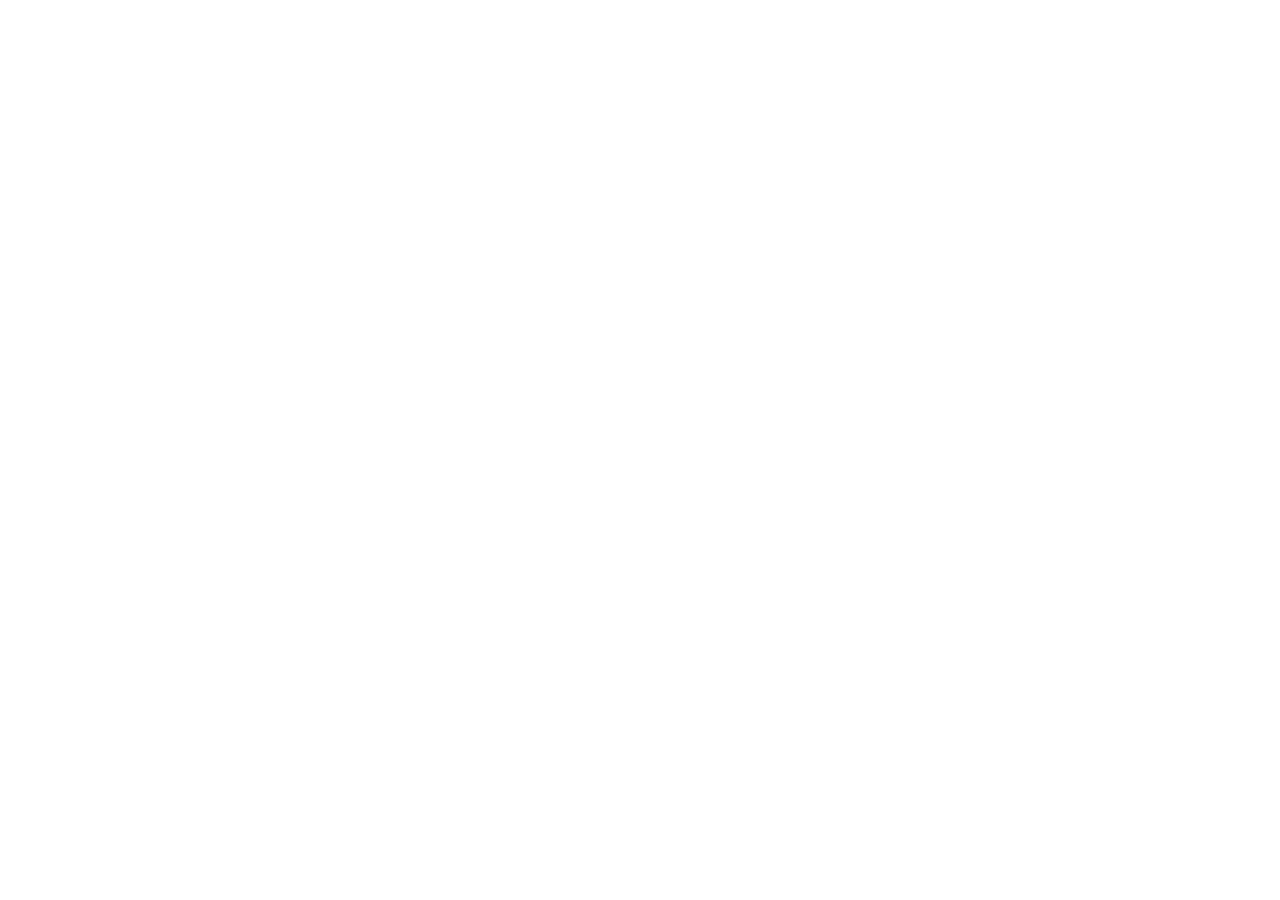
==== admin.html @ d049b570 "Judovisa alku - Kansiorakenne" ====
<!DOCTYPE html>
<html lang="en">
<head>
    <meta charset="UTF-8">
    <meta name="viewport" content="width=device-width, initial-scale=1.0">
    <title>Judovisa Admin</title>
</head>
<body>
    
</body>
</html>
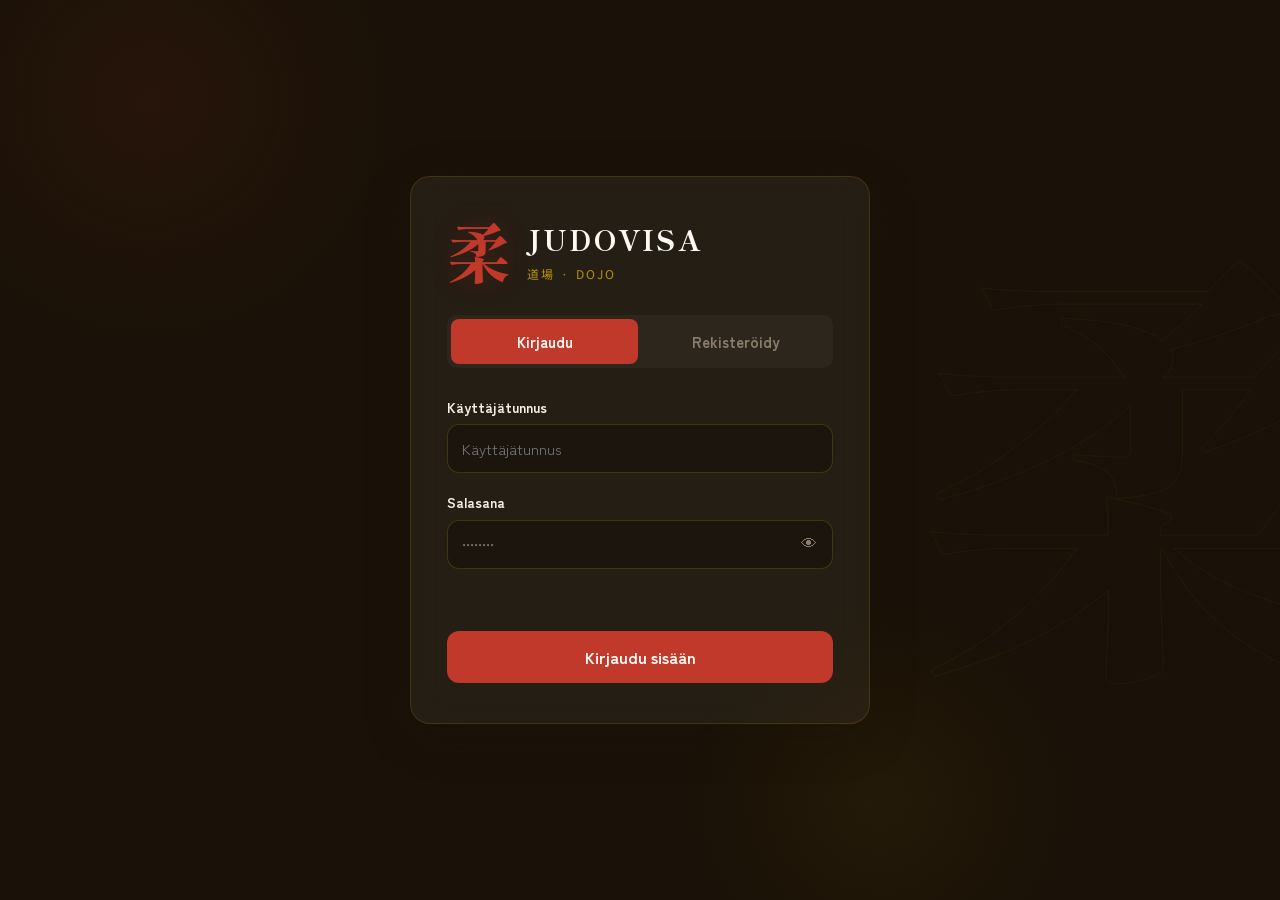
==== commit 749b81b3: "Admin dojon  hallinta ja täydellinen tietokantalokitus" ====
--- a/admin.html
+++ b/admin.html
@@ -1,11 +1,98 @@
 <!DOCTYPE html>
-<html lang="en">
+<html lang="fi">
 <head>
-    <meta charset="UTF-8">
-    <meta name="viewport" content="width=device-width, initial-scale=1.0">
-    <title>Judovisa Admin</title>
+  <meta charset="UTF-8">
+  <meta name="viewport" content="width=device-width, initial-scale=1.0">
+  <title>Judovisa · Dojo Hallinta</title>
+  <link rel="preconnect" href="https://fonts.googleapis.com">
+  <link rel="preconnect" href="https://fonts.gstatic.com" crossorigin>
+  <link href="https://fonts.googleapis.com/css2?family=Shippori+Mincho:wght=400;600;800&family=Noto+Sans+JP:wght=300;400;500&family=Zen+Kaku+Gothic+New:wght=300;400;700&display=swap" rel="stylesheet">
+  <link rel="stylesheet" href="css/style.css">
 </head>
 <body>
-    
+
+  <div class="bg-layer">
+    <div class="bg-kanji" aria-hidden="true">柔</div>
+    <div class="bg-circle c1"></div>
+    <div class="bg-circle c2"></div>
+  </div>
+
+  <header class="game-header">
+    <div class="header-logo">
+      <span class="logo-kanji-sm">柔</span>
+      <span class="header-title">JUDOVISA</span>
+    </div>
+    <div class="header-user">
+      <span id="header-username"></span>
+      <span class="user-badge" id="header-role"></span>
+    </div>
+    <div class="header-actions">
+      <button class="btn-icon" id="btn-game" title="Peli" type="button">🧠</button>
+      <button class="btn-icon" id="btn-profile" title="Profiili" type="button">👤</button>
+      <button class="btn-icon danger" id="btn-logout" title="Kirjaudu ulos" type="button">⏻</button>
+    </div>
+  </header>
+
+  <div class="game-layout admin-page-layout">
+    <main class="game-main">
+      
+      <div class="profile-hero-header">
+        <div class="profile-kanji-display">統</div>
+        <h1 class="profile-title">Dojo Hallinta</h1>
+        <p class="profile-subtitle">管理画面 · Järjestelmänvalvojan työkalut</p>
+      </div>
+
+      <div class="profile-container admin-container">
+        
+        <div class="admin-grid">
+          
+          <div class="admin-column">
+            <h2 class="admin-box-title">
+              <span>Käyttäjät</span>
+              <span id="user-count" class="user-badge player">0</span>
+            </h2>
+            
+            <div class="field-group">
+              <input type="text" id="admin-search" placeholder="Etsi käyttäjätunnuksella..." autocomplete="off">
+            </div>
+
+            <div class="admin-table-wrapper">
+              <table class="admin-table">
+                <thead>
+                  <tr>
+                    <th>Käyttäjä</th>
+                    <th>Rooli</th>
+                    <th class="text-right">Toiminnot</th>
+                  </tr>
+                </thead>
+                <tbody id="admin-users-tbody">
+                  <tr>
+                    <td colspan="3" class="table-loading">Ladataan dojon jäseniä...</td>
+                  </tr>
+                </tbody>
+              </table>
+            </div>
+
+            <div class="auth-message text-center" id="admin-user-message"></div>
+          </div>
+
+          <div class="admin-column">
+            <h2 class="admin-box-title">
+              <span>Tapahtumaloki</span>
+              <button class="admin-clear-btn" id="btn-clear-logs" type="button">Tyhjennä</button>
+            </h2>
+
+            <div class="admin-log-wrapper">
+              <div id="admin-log-output">
+                <span class="log-row info">[Järjestelmä] Alustetaan lokilukijaa...</span>
+              </div>
+            </div>
+          </div>
+
+        </div> </div> </main>
+  </div>
+
+  <script src="js/api.js"></script>
+  <script src="js/admin.js"></script>
 </body>
 </html>
--- a/css/style.css
+++ b/css/style.css
@@ -0,0 +1,1498 @@
+/* ============================================================
+   JUDOVISA - TYYLIT
+   Dojo-teema: tumma tausta, lacquer-punainen, kulta
+   Fontit: Shippori Mincho (otsikot), Zen Kaku (leipä), Noto Sans JP (japani)
+   ============================================================ */
+
+/* ---- CSS-muuttujat: värit, fontit, varjot ---- */
+:root {
+  /* Värit */
+  --ink:        #1a1208;  /* tumma tausta */
+  --parchment:  #f5f0e8;  /* vaalea teksti */
+  --red:        #c0392b;  /* pääpunainen */
+  --red-deep:   #922b21;  /* tumma punainen */
+  --red-glow:   rgba(192, 57, 43, 0.18); /* punainen hehku */
+  --gold:       #b8920a;  /* kulta */
+  --white:      #fdfaf5;  /* lähes valkoinen */
+  --muted:      #8a7e6e;  /* haalea teksti */
+  --correct:    #2e7d46;  /* oikein-vihreä */
+  --wrong:      #c0392b;  /* väärin-punainen */
+
+  /* Fontit */
+  --font-display: 'Shippori Mincho', serif;
+  --font-body:    'Zen Kaku Gothic New', sans-serif;
+  --font-jp:      'Noto Sans JP', sans-serif;
+
+  /* Reunapyöristys ja varjot */
+  --radius:    12px;
+  --radius-lg: 20px;
+  --shadow-lg: 0 12px 48px rgba(26, 18, 8, 0.22);
+
+  /* Siirtymä */
+  --transition: 0.22s cubic-bezier(0.4, 0, 0.2, 1);
+}
+
+/* ---- Reset: nollaa marginaalit ja aseta box-sizing ---- */
+*, *::before, *::after {
+  box-sizing: border-box; /* padding ja border mukaan leveyteen */
+  margin: 0;
+  padding: 0;
+}
+
+/* ---- Perusasetukset html ja body ---- */
+html {
+  font-size: 16px; /* perusfonttikoko */
+}
+
+body {
+  font-family: var(--font-body); /* leipätekstifontti */
+  background-color: var(--ink);  /* tumma tausta */
+  color: var(--parchment);       /* vaalea teksti */
+  min-height: 100vh;             /* vähintään koko ruudun korkeus */
+  overflow-x: hidden;            /* estä vaakavieritys */
+  line-height: 1.6;              /* rivinkorkeus */
+}
+
+/* ============================================================
+   TAUSTADEKORAATIOT
+   ============================================================ */
+
+/* Taustakerros: kiinnitetty, ei reagoi klikkauksiin */
+.bg-layer {
+  position: fixed;     /* pysyy paikallaan vierittäessä */
+  inset: 0;            /* täyttää koko ruudun */
+  z-index: 0;          /* sisällön alle */
+  pointer-events: none;/* klikkaukset menevät läpi */
+  overflow: hidden;    /* leikkaa yli menevät osat */
+}
+
+/* Iso läpinäkyvä kanji oikeassa reunassa */
+.bg-kanji {
+  position: absolute;
+  right: -80px;
+  top: 50%;
+  transform: translateY(-50%); /* pystykeskitys */
+  font-family: var(--font-display);
+  font-size: clamp(300px, 35vw, 600px); /* skaalautuu ruudun mukaan */
+  font-weight: 800;
+  color: transparent;          /* täyttö pois */
+  -webkit-text-stroke: 1px rgba(184, 146, 10, 0.07); /* ohut kultareuna */
+  line-height: 1;
+  user-select: none;           /* ei valittavissa */
+}
+
+/* Pehmeät värilliset taustaympyrät */
+.bg-circle {
+  position: absolute;
+  border-radius: 50%; /* ympyrä */
+}
+/* Punertava ympyrä vasemmassa yläkulmassa */
+.bg-circle.c1 {
+  width: 500px;
+  height: 500px;
+  top: -150px;
+  left: -100px;
+  background: radial-gradient(circle, rgba(192,57,43,0.08) 0%, transparent 70%);
+}
+/* Kullanvärinen ympyrä oikeassa alakulmassa */
+.bg-circle.c2 {
+  width: 400px;
+  height: 400px;
+  bottom: -100px;
+  right: 200px;
+  background: radial-gradient(circle, rgba(184,146,10,0.06) 0%, transparent 70%);
+}
+
+/* ============================================================
+   AUTH - kirjautuminen ja rekisteröinti
+   ============================================================ */
+
+/* Keskittävä kääre koko näkymälle */
+.auth-wrap {
+  position: relative;       /* taustan päälle */
+  z-index: 1;
+  min-height: 100vh;
+  display: flex;
+  align-items: center;      /* pystykeskitys */
+  justify-content: center;  /* vaakakeskitys */
+  padding: 24px;
+}
+
+/* Lasimainen korttikontti */
+.auth-container {
+  width: 100%;
+  max-width: 460px;
+  background: rgba(253, 250, 245, 0.05); /* hyvin haalea valkoinen */
+  backdrop-filter: blur(16px);           /* lasiefekti */
+  border: 1px solid rgba(184, 146, 10, 0.2); /* ohut kultareuna */
+  border-radius: var(--radius-lg);
+  padding: 40px 36px;
+  box-shadow: var(--shadow-lg);
+}
+
+/* ---- Logo ---- */
+.auth-logo {
+  display: flex;
+  align-items: center;
+  gap: 16px;
+  margin-bottom: 32px;
+}
+
+/* Punainen kanji-logo */
+.logo-kanji {
+  font-family: var(--font-display);
+  font-size: 64px;
+  font-weight: 800;
+  color: var(--red);
+  line-height: 1;
+  text-shadow: 0 0 30px var(--red-glow); /* hehku */
+}
+
+/* Logon tekstiosa pystyriviin */
+.logo-text {
+  display: flex;
+  flex-direction: column;
+}
+/* Pääteksti JUDOVISA */
+.logo-main {
+  font-family: var(--font-display);
+  font-size: 28px;
+  font-weight: 800;
+  color: var(--white);
+  letter-spacing: 0.08em;
+}
+/* Alateksti japaniksi */
+.logo-sub {
+  font-family: var(--font-jp);
+  font-size: 12px;
+  color: var(--gold);
+  letter-spacing: 0.2em;
+  margin-top: 2px;
+}
+
+/* ---- Välilehdet ---- */
+.auth-tabs {
+  display: flex;
+  gap: 4px;
+  margin-bottom: 28px;
+  background: rgba(255,255,255,0.04); /* haalea pohja */
+  border-radius: 10px;
+  padding: 4px;
+}
+
+/* Yksittäinen välilehtipainike */
+.tab-btn {
+  flex: 1;                  /* jakaa tilan tasan */
+  padding: 12px;
+  background: transparent;
+  border: none;
+  border-radius: 8px;
+  color: var(--muted);
+  font-family: var(--font-body);
+  font-size: 15px;
+  font-weight: 700;
+  cursor: pointer;
+  transition: var(--transition);
+}
+/* Aktiivinen välilehti korostettuna */
+.tab-btn.active {
+  background: var(--red);
+  color: var(--white);
+}
+
+/* ---- Lomakkeet ---- */
+/* Lomake piilossa oletuksena */
+.auth-form {
+  display: none;
+  flex-direction: column;
+  gap: 18px;
+}
+/* Aktiivinen lomake näkyviin */
+.auth-form.active {
+  display: flex;
+}
+
+/* Kenttäryhmä: label + input pystyyn */
+.field-group {
+  display: flex;
+  flex-direction: column;
+  gap: 6px;
+}
+
+/* Kentän otsikko */
+.field-group label {
+  font-size: 14px;
+  font-weight: 700;
+  color: var(--parchment);
+}
+
+/* Pieni vihjeteksti labelin perässä */
+.field-group .hint {
+  font-weight: 400;
+  color: var(--muted);
+  font-size: 12px;
+}
+
+/* Tekstikentät */
+.field-group input {
+  width: 100%;
+  padding: 13px 14px;
+  background: rgba(0,0,0,0.25);
+  border: 1px solid rgba(184, 146, 10, 0.25);
+  border-radius: var(--radius);
+  color: var(--white);
+  font-family: var(--font-body);
+  font-size: 15px;
+  transition: var(--transition);
+}
+/* Kentän fokus: kirkkaampi reuna ja hehku */
+.field-group input:focus {
+  outline: none;
+  border-color: var(--red);
+  box-shadow: 0 0 0 3px var(--red-glow);
+}
+
+/* Salasanakentän kääre, jotta silmäpainike asettuu oikein */
+.pw-wrap {
+  position: relative;
+}
+/* Tilaa painikkeelle oikeaan reunaan */
+.pw-wrap input {
+  padding-right: 44px;
+}
+/* Näytä/piilota-painike kentän sisällä */
+.pw-toggle {
+  position: absolute;
+  right: 8px;
+  top: 50%;
+  transform: translateY(-50%);
+  background: transparent;
+  border: none;
+  color: var(--muted);
+  cursor: pointer;
+  font-size: 16px;
+  padding: 4px 8px;
+}
+
+/* ---- Pääpainike ---- */
+.btn-primary {
+  width: 100%;
+  padding: 14px;
+  margin-top: 6px;
+  background: var(--red);
+  border: none;
+  border-radius: var(--radius);
+  color: var(--white);
+  font-family: var(--font-body);
+  font-size: 16px;
+  font-weight: 700;
+  cursor: pointer;
+  transition: var(--transition);
+}
+/* Painikkeen hover: tummempi punainen */
+.btn-primary:hover {
+  background: var(--red-deep);
+}
+/* Estetty painike haaleana */
+.btn-primary:disabled {
+  opacity: 0.6;
+  cursor: not-allowed;
+}
+
+/* ---- Viestialue ---- */
+.auth-message {
+  font-size: 14px;
+  text-align: center;
+  min-height: 20px; /* varaa tilaa ettei layout hyppää */
+}
+/* Virheviesti punaisella */
+.auth-message.error {
+  color: var(--wrong);
+}
+/* Onnistumisviesti vihreällä */
+.auth-message.success {
+  color: var(--correct);
+}
+
+/* ============================================================
+   PELIN YLÄPALKKI
+   ============================================================ */
+
+/* Yläpalkki: kiinnitetty sivun yläreunaan */
+.game-header {
+  display: flex;
+  align-items: center;
+  padding: 14px 24px;
+  background: rgba(26, 18, 8, 0.85);
+  backdrop-filter: blur(12px);
+  border-bottom: 1px solid rgba(184, 146, 10, 0.15);
+  position: sticky; /* pysyy näkyvissä vieritettäessä */
+  top: 0;
+  z-index: 50;
+  gap: 16px;
+}
+
+/* Logo-osa vasemmalla */
+.header-logo {
+  display: flex;
+  align-items: center;
+  gap: 10px;
+  flex-shrink: 0; /* ei kutistu */
+}
+
+/* Pieni kanji-logo */
+.logo-kanji-sm {
+  font-family: var(--font-display);
+  font-size: 28px;
+  color: var(--red);
+  line-height: 1;
+}
+
+/* Yläpalkin otsikko */
+.header-title {
+  font-family: var(--font-display);
+  font-size: 18px;
+  font-weight: 800;
+  letter-spacing: 0.1em;
+  color: var(--white);
+}
+
+/* Käyttäjätiedot: työnnetään oikealle */
+.header-user {
+  display: flex;
+  align-items: center;
+  gap: 10px;
+  margin-left: auto; /* työntää loput oikealle */
+  font-size: 14px;
+}
+
+/* Käyttäjänimi */
+#header-username {
+  color: var(--parchment);
+  font-weight: 600;
+  animation: glowPulse 2.2s ease-in-out infinite;
+  text-shadow: 0 0 6px rgba(167, 255, 235, 0.35),
+               0 0 12px rgba(167, 255, 235, 0.25);
+  position: relative;
+}
+
+/* pehmeä “valo taustalla” */
+#header-username::after {
+  content: "";
+  position: absolute;
+  inset: -10px;
+  background: rgba(167, 255, 235, 0.08);
+  filter: blur(12px);
+  border-radius: 8px;
+  z-index: -1;
+  opacity: 0.6;
+}
+
+@keyframes glowPulse {
+  0%, 100% {
+    text-shadow: 0 0 4px rgba(167, 255, 235, 0.25),
+                 0 0 10px rgba(167, 255, 235, 0.15);
+    filter: brightness(1);
+  }
+  50% {
+    text-shadow: 0 0 10px rgba(167, 255, 235, 0.7),
+                 0 0 20px rgba(167, 255, 235, 0.4),
+                 0 0 30px rgba(167, 255, 235, 0.2);
+    filter: brightness(1.1);
+  }
+}
+
+
+/* Roolimerkki (pelaaja/admin) */
+.user-badge {
+  font-size: 11px;
+  padding: 3px 9px;
+  border-radius: 20px;
+  font-weight: 600;
+  letter-spacing: 0.06em;
+  text-transform: uppercase;
+}
+/* Pelaajan merkki vihreänä */
+.user-badge.player {
+  background: rgba(46, 125, 70, 0.2);
+  color: #5aad78;
+  border: 1px solid rgba(46, 125, 70, 0.3);
+}
+/* Adminin merkki punaisena */
+.user-badge.admin {
+  background: rgba(192, 57, 43, 0.2);
+  color: #e87058;
+  border: 1px solid rgba(192, 57, 43, 0.3);
+}
+
+/* Toimintopainikkeiden ryhmä */
+.header-actions {
+  display: flex;
+  gap: 6px;
+}
+
+/* Yksittäinen ikonipainike */
+.btn-icon {
+  width: 38px;
+  height: 38px;
+  border-radius: 9px;
+  border: 1px solid rgba(184, 146, 10, 0.2);
+  background: rgba(255,255,255,0.04);
+  color: var(--muted);
+  cursor: pointer;
+  display: flex;
+  align-items: center;
+  justify-content: center;
+  font-size: 16px;
+  transition: all var(--transition);
+}
+/* Ikonipainikkeen hover */
+.btn-icon:hover {
+  background: rgba(255,255,255,0.09);
+  color: var(--gold);
+  border-color: rgba(184, 146, 10, 0.4);
+}
+/* Vaarallisen painikkeen hover (uloskirjautuminen) */
+.btn-icon.danger:hover {
+  background: var(--red-glow);
+  color: var(--red);
+  border-color: rgba(192, 57, 43, 0.4);
+}
+
+/* ============================================================
+   PELIN ASETTELU
+   ============================================================ */
+
+/* Kaksipalstainen ruudukko: sisältö + sivupalkki */
+.game-layout {
+  display: grid;
+  grid-template-columns: 1fr 300px; /* pääsisältö joustaa, sivupalkki kiinteä */
+  gap: 24px;
+  padding: 28px 24px;
+  max-width: 1100px;
+  margin: 0 auto; /* keskitetään */
+  width: 100%;
+  align-items: start;
+}
+
+/* Pääsisältö: salli kutistuminen */
+.game-main { min-width: 0; }
+
+/* Näytöt piilossa oletuksena */
+.screen { display: none; }
+/* Aktiivinen näyttö näkyviin */
+.screen.active { display: block; animation: fadeInView 0.3s ease forwards; }
+
+/* Näkymän sisääntuloanimaatio */
+@keyframes fadeInView {
+  from { opacity: 0; transform: translateY(8px); }
+  to   { opacity: 1; transform: translateY(0); }
+}
+
+/* ============================================================
+   ALOITUSNÄYTTÖ
+   ============================================================ */
+
+/* Aloitussisältö keskitettynä pystyyn */
+.start-content {
+  display: flex;
+  flex-direction: column;
+  align-items: center;
+  text-align: center;
+  padding: 60px 24px;
+  gap: 20px;
+}
+
+/* Iso ääriviivakanji */
+.start-kanji-display {
+  font-family: var(--font-display);
+  font-size: 100px;
+  font-weight: 800;
+  color: transparent;
+  -webkit-text-stroke: 2px var(--red); /* punainen ääriviiva */
+  line-height: 1;
+  filter: drop-shadow(0 0 20px rgba(192,57,43,0.4));
+}
+
+/* Aloitusotsikko */
+.start-title {
+  font-family: var(--font-display);
+  font-size: 48px;
+  font-weight: 800;
+  color: var(--white);
+  letter-spacing: 0.05em;
+}
+
+/* Aloituksen alaotsikko */
+.start-subtitle {
+  font-size: 16px;
+  color: var(--muted);
+  letter-spacing: 0.08em;
+}
+
+/* Tietosirujen rivi */
+.start-info {
+  display: flex;
+  gap: 12px;
+  flex-wrap: wrap;
+  justify-content: center;
+}
+
+/* Yksittäinen tietosiru */
+.info-chip {
+  display: flex;
+  align-items: center;
+  gap: 7px;
+  padding: 8px 16px;
+  background: rgba(255,255,255,0.05);
+  border: 1px solid rgba(184, 146, 10, 0.2);
+  border-radius: 30px;
+  font-size: 13px;
+  color: var(--gold);
+}
+
+/* Iso aloituspainike */
+.btn-start {
+  margin-top: 12px;
+  padding: 18px 48px;
+  background: var(--red);
+  color: var(--white);
+  border: none;
+  border-radius: 50px;
+  font-family: var(--font-display);
+  font-size: 20px;
+  font-weight: 600;
+  cursor: pointer;
+  letter-spacing: 0.06em;
+  transition: all var(--transition);
+}
+/* Aloituspainikkeen hover */
+.btn-start:hover {
+  transform: translateY(-2px);
+  box-shadow: 0 10px 40px var(--red-glow);
+}
+
+/* Oma paras tulos */
+.my-best-score {
+  font-size: 13px;
+  color: var(--gold);
+  opacity: 0.8;
+}
+
+/* ============================================================
+   KYSYMYSNÄYTTÖ
+   ============================================================ */
+
+/* Edistymispalkin kääre */
+.progress-bar-wrap {
+  display: flex;
+  align-items: center;
+  gap: 14px;
+  margin-bottom: 24px;
+}
+
+/* Edistymispalkin tausta */
+.progress-bar-track {
+  flex: 1;
+  height: 6px;
+  background: rgba(255,255,255,0.08);
+  border-radius: 3px;
+  overflow: hidden;
+}
+
+/* Edistymispalkin täyttö */
+.progress-bar-fill {
+  height: 100%;
+  background: linear-gradient(90deg, var(--red), var(--gold));
+  border-radius: 3px;
+  transition: width 0.5s cubic-bezier(0.4, 0, 0.2, 1);
+  width: 0%;
+}
+
+/* Edistymisen tekstinumero */
+.progress-label {
+  font-size: 13px;
+  color: var(--muted);
+  white-space: nowrap;
+  font-variant-numeric: tabular-nums; /* numerot tasaleveinä */
+}
+
+/* Kysymyskortti */
+.question-card {
+  background: rgba(253, 250, 245, 0.04);
+  border: 1px solid rgba(184, 146, 10, 0.18);
+  border-radius: var(--radius-lg);
+  padding: 36px;
+  box-shadow: var(--shadow-lg);
+}
+
+/* Kategoriamerkki */
+.question-category {
+  display: inline-flex;
+  align-items: center;
+  gap: 6px;
+  padding: 5px 14px;
+  background: rgba(192, 57, 43, 0.15);
+  border: 1px solid rgba(192, 57, 43, 0.3);
+  border-radius: 20px;
+  font-size: 12px;
+  color: #e87058;
+  letter-spacing: 0.08em;
+  text-transform: uppercase;
+  font-weight: 600;
+  margin-bottom: 20px;
+}
+
+/* Kysymysteksti */
+.question-text {
+  font-family: var(--font-display);
+  font-size: clamp(20px, 3vw, 26px);
+  font-weight: 600;
+  color: var(--white);
+  line-height: 1.4;
+  margin-bottom: 24px;
+}
+
+/* Yritysmittarin rivi */
+.attempts-display {
+  display: flex;
+  align-items: center;
+  gap: 12px;
+  margin-bottom: 24px;
+}
+
+/* Yritysmittarin teksti */
+.attempts-label {
+  font-size: 12px;
+  color: var(--muted);
+  letter-spacing: 0.04em;
+}
+
+/* Yrityspisteiden rivi */
+.attempts-dots {
+  display: flex;
+  gap: 6px;
+}
+
+/* Yksittäinen yrityspiste */
+.attempt-dot {
+  width: 12px;
+  height: 12px;
+  border-radius: 50%;
+  background: rgba(255,255,255,0.15);
+  border: 1px solid rgba(255,255,255,0.2);
+  transition: all 0.3s ease;
+}
+/* Käytetty yrityspiste punaisena */
+.attempt-dot.used {
+  background: rgba(192, 57, 43, 0.5);
+  border-color: var(--red);
+}
+
+/* Vastausalue */
+.answer-area { margin-bottom: 24px; }
+
+/* Syötteen ja painikkeen rivi */
+.answer-input-wrap {
+  display: flex;
+  gap: 10px;
+}
+
+/* Vastauskenttä */
+.answer-input {
+  flex: 1;
+  background: rgba(255,255,255,0.07);
+  border: 1px solid rgba(184, 146, 10, 0.25);
+  border-radius: 10px;
+  padding: 14px 18px;
+  font-size: 16px;
+  color: var(--white);
+  outline: none;
+  transition: all var(--transition);
+}
+/* Vastauskentän fokus */
+.answer-input:focus {
+  border-color: var(--gold);
+  background: rgba(255,255,255,0.10);
+  box-shadow: 0 0 0 3px rgba(184, 146, 10, 0.12);
+}
+/* Tärinäanimaatio väärälle vastaukselle */
+.answer-input.shake {
+  animation: shake 0.4s ease;
+}
+@keyframes shake {
+  0%, 100% { transform: translateX(0); }
+  20%       { transform: translateX(-8px); }
+  40%       { transform: translateX(8px); }
+  60%       { transform: translateX(-5px); }
+  80%       { transform: translateX(5px); }
+}
+
+/* Tarkistuspainike */
+.btn-check {
+  padding: 14px 22px;
+  background: var(--ink-soft, #2d2416);
+  border: 1px solid rgba(184, 146, 10, 0.3);
+  border-radius: 10px;
+  color: var(--gold);
+  cursor: pointer;
+  font-family: var(--font-display);
+  font-size: 18px;
+  font-weight: 600;
+  line-height: 1;
+  display: flex;
+  flex-direction: column;
+  align-items: center;
+  gap: 2px;
+  transition: all var(--transition);
+  min-width: 80px;
+}
+/* Tarkistuspainikkeen alateksti */
+.btn-sub {
+  font-family: var(--font-body);
+  font-size: 10px;
+  color: var(--muted);
+}
+/* Tarkistuspainikkeen hover */
+.btn-check:hover {
+  background: var(--gold);
+  border-color: var(--gold);
+  color: var(--ink);
+}
+.btn-check:hover .btn-sub { color: var(--ink); }
+
+/* Palautealue */
+.feedback-area {
+  margin-top: 12px;
+  min-height: 36px;
+}
+
+/* Palauteviesti */
+.feedback-msg {
+  display: inline-flex;
+  align-items: center;
+  gap: 8px;
+  padding: 9px 16px;
+  border-radius: 8px;
+  font-size: 14px;
+  font-weight: 500;
+}
+/* Oikea vastaus vihreänä */
+.feedback-msg.correct {
+  background: rgba(46, 125, 70, 0.12);
+  color: #5aad78;
+  border: 1px solid rgba(46, 125, 70, 0.25);
+}
+/* Väärä vastaus punaisena */
+.feedback-msg.wrong {
+  background: rgba(192, 57, 43, 0.10);
+  color: #e87058;
+  border: 1px solid rgba(192, 57, 43, 0.25);
+}
+/* Sama vastaus keltaisena */
+.feedback-msg.same {
+  background: rgba(138, 104, 0, 0.10);
+  color: #c8a835;
+  border: 1px solid rgba(138, 104, 0, 0.25);
+}
+/* Yritykset loppu harmaana */
+.feedback-msg.out {
+  background: rgba(100,100,100,0.1);
+  color: var(--muted);
+  border: 1px solid rgba(255,255,255,0.1);
+}
+
+/* Annettujen vastausten kääre */
+.given-answers-wrap { margin-top: 8px; }
+/* Annettujen vastausten otsikko */
+.given-answers-title {
+  font-size: 12px;
+  color: var(--muted);
+  letter-spacing: 0.06em;
+  text-transform: uppercase;
+  margin-bottom: 10px;
+}
+/* Annettujen vastausten lista */
+.given-answers-list {
+  display: flex;
+  flex-wrap: wrap;
+  gap: 8px;
+}
+
+/* Vastaussiru */
+.answer-chip {
+  display: inline-flex;
+  align-items: center;
+  gap: 6px;
+  padding: 6px 12px;
+  border-radius: 20px;
+  font-size: 13px;
+  font-weight: 500;
+}
+/* Oikea vastaussiru */
+.answer-chip.correct {
+  background: rgba(46, 125, 70, 0.12);
+  color: #5aad78;
+  border: 1px solid rgba(46,125,70,0.3);
+}
+/* Väärä vastaussiru yliviivattuna */
+.answer-chip.wrong {
+  background: rgba(255,255,255,0.04);
+  color: var(--muted);
+  border: 1px solid rgba(255,255,255,0.1);
+  text-decoration: line-through;
+}
+/* Sama vastaussiru */
+.answer-chip.same {
+  background: rgba(138, 104, 0, 0.10);
+  color: #c8a835;
+  border: 1px solid rgba(138,104,0,0.3);
+}
+
+/* Ohituspainike */
+.btn-skip {
+  margin-top: 16px;
+  background: transparent;
+  border: none;
+  color: var(--muted);
+  font-size: 13px;
+  cursor: pointer;
+  padding: 8px 0;
+  transition: color var(--transition);
+}
+.btn-skip:hover { color: var(--gold); }
+
+/* ============================================================
+   TULOSNÄYTTÖ
+   ============================================================ */
+
+/* Tulosten kääre pystyyn */
+.results-container {
+  display: flex;
+  flex-direction: column;
+  gap: 28px;
+}
+
+/* Tulosten kärkiosa */
+.results-hero {
+  text-align: center;
+  padding: 48px 24px 36px;
+  background: rgba(253,250,245,0.03);
+  border: 1px solid rgba(184,146,10,0.15);
+  border-radius: var(--radius-lg);
+  position: relative;
+  overflow: hidden;
+}
+
+/* Tuloskanji */
+.results-kanji {
+  font-family: var(--font-display);
+  font-size: 80px;
+  font-weight: 800;
+  color: transparent;
+  -webkit-text-stroke: 2px var(--gold);
+  line-height: 1;
+  margin-bottom: 12px;
+}
+
+/* Tulosotsikko */
+.results-title {
+  font-family: var(--font-display);
+  font-size: 28px;
+  font-weight: 800;
+  color: var(--white);
+  margin-bottom: 16px;
+}
+
+/* Iso pisteluku rivi */
+.results-score-big {
+  display: flex;
+  align-items: baseline;
+  justify-content: center;
+  gap: 8px;
+}
+/* Iso pisteluku */
+.results-score-big span:first-child {
+  font-family: var(--font-display);
+  font-size: 72px;
+  font-weight: 800;
+  color: var(--gold);
+  line-height: 1;
+}
+/* Pisteluvun selite */
+.results-points-label {
+  font-size: 18px;
+  color: var(--muted);
+}
+
+/* Prosenttiluku */
+.results-percentage {
+  margin-top: 8px;
+  font-size: 16px;
+  color: var(--gold);
+  opacity: 0.8;
+}
+
+/* Erittelyruudukko kolmeen */
+.results-breakdown {
+  display: grid;
+  grid-template-columns: repeat(3, 1fr);
+  gap: 16px;
+}
+
+/* Erittelyruutu */
+.breakdown-item {
+  text-align: center;
+  padding: 20px 16px;
+  border-radius: var(--radius);
+  border: 1px solid rgba(255,255,255,0.08);
+}
+/* Erittelyruutujen värit */
+.breakdown-item.correct { border-color: rgba(46,125,70,0.3); background: rgba(46,125,70,0.07); }
+.breakdown-item.wrong   { border-color: rgba(192,57,43,0.3); background: rgba(192,57,43,0.07); }
+.breakdown-item.skipped { border-color: rgba(138,104,0,0.3); background: rgba(138,104,0,0.07); }
+
+/* Erittelyn luku */
+.breakdown-count {
+  font-family: var(--font-display);
+  font-size: 36px;
+  font-weight: 800;
+  line-height: 1;
+  margin-bottom: 6px;
+}
+.breakdown-item.correct .breakdown-count { color: #5aad78; }
+.breakdown-item.wrong .breakdown-count   { color: #e87058; }
+.breakdown-item.skipped .breakdown-count { color: #c8a835; }
+
+/* Erittelyn selite */
+.breakdown-label {
+  font-size: 12px;
+  color: var(--muted);
+  letter-spacing: 0.06em;
+  text-transform: uppercase;
+}
+
+/* Kategoriatulosten lista */
+.category-results {
+  display: flex;
+  flex-direction: column;
+  gap: 12px;
+}
+
+/* Yksittäinen kategoriatulos */
+.cat-result-item {
+  display: flex;
+  align-items: center;
+  gap: 14px;
+  padding: 14px 18px;
+  background: rgba(255,255,255,0.03);
+  border: 1px solid rgba(255,255,255,0.08);
+  border-radius: var(--radius);
+}
+
+/* Kategorian nimi */
+.cat-result-name {
+  flex: 1;
+  font-size: 14px;
+  font-weight: 500;
+  color: var(--parchment);
+}
+
+/* Kategorian palkin kääre */
+.cat-result-bar-wrap {
+  flex: 2;
+  height: 6px;
+  background: rgba(255,255,255,0.08);
+  border-radius: 3px;
+  overflow: hidden;
+}
+
+/* Kategorian palkki */
+.cat-result-bar {
+  height: 100%;
+  border-radius: 3px;
+  background: linear-gradient(90deg, var(--red), var(--gold));
+  transition: width 0.8s cubic-bezier(0.4, 0, 0.2, 1);
+}
+
+/* Kategorian pisteluku */
+.cat-result-pct {
+  font-size: 13px;
+  color: var(--gold);
+  min-width: 36px;
+  text-align: right;
+}
+
+/* Tulostoimintojen rivi */
+.results-actions {
+  display: flex;
+  justify-content: center;
+}
+
+/* ============================================================
+   SIVUPALKKI
+   ============================================================ */
+
+/* Sivupalkki pystyyn */
+.game-sidebar {
+  display: flex;
+  flex-direction: column;
+  gap: 20px;
+  padding-top: 50px;
+}
+
+/* Sivupalkin kortti */
+.sidebar-card {
+  background: rgba(253,250,245,0.04);
+  border: 1px solid rgba(184,146,10,0.15);
+  border-radius: var(--radius-lg);
+  padding: 22px;
+  box-shadow: var(--shadow-lg);
+}
+
+/* Sivupalkin otsikko */
+.sidebar-title {
+  display: flex;
+  align-items: center;
+  gap: 8px;
+  font-family: var(--font-display);
+  font-size: 16px;
+  font-weight: 600;
+  color: var(--gold);
+  margin-bottom: 18px;
+  letter-spacing: 0.04em;
+}
+
+/* Tulostaulukon lista */
+.leaderboard {
+  list-style: none;
+  display: flex;
+  flex-direction: column;
+  gap: 10px;
+}
+
+/* Tulostaulukon rivi */
+.lb-item {
+  display: flex;
+  align-items: center;
+  gap: 12px;
+  padding: 10px 12px;
+  border-radius: 9px;
+  background: rgba(255,255,255,0.03);
+  border: 1px solid rgba(255,255,255,0.06);
+  transition: all var(--transition);
+}
+/* Tulostaulukon rivin hover */
+.lb-item:hover {
+  background: rgba(255,255,255,0.06);
+  border-color: rgba(184,146,10,0.2);
+}
+/* Kolmen kärjen erikoisvärit */
+.lb-item:nth-child(1) { border-color: rgba(232,200,64,0.4); background: rgba(232,200,64,0.06); }
+.lb-item:nth-child(2) { border-color: rgba(192,192,192,0.3); background: rgba(192,192,192,0.04); }
+.lb-item:nth-child(3) { border-color: rgba(205,127,50,0.3); background: rgba(205,127,50,0.04); }
+
+/* Sijoitusnumero */
+.lb-rank {
+  font-family: var(--font-display);
+  font-size: 16px;
+  font-weight: 800;
+  min-width: 24px;
+  text-align: center;
+}
+.lb-item:nth-child(1) .lb-rank { color: #e8c840; }
+.lb-item:nth-child(2) .lb-rank { color: #c0c0c0; }
+.lb-item:nth-child(3) .lb-rank { color: #cd7f32; }
+.lb-rank .default { color: var(--muted); font-size: 13px; }
+
+/* Tulostaulukon nimi */
+.lb-name {
+  flex: 1;
+  font-size: 14px;
+  font-weight: 500;
+  color: var(--parchment);
+  white-space: nowrap;
+  overflow: hidden;
+  text-overflow: ellipsis;
+}
+/* Oma nimi korostettuna */
+.lb-name.is-me { color: var(--gold); }
+
+/* Tulostaulukon pisteet */
+.lb-score {
+  font-family: var(--font-display);
+  font-size: 15px;
+  font-weight: 700;
+  color: var(--gold);
+}
+
+/* Latausteksti */
+.lb-loading {
+  color: var(--muted);
+  font-size: 13px;
+  padding: 8px;
+}
+
+/* Omien tulosten lista */
+.my-scores {
+  display: flex;
+  flex-direction: column;
+  gap: 8px;
+}
+
+/* Oman tuloksen rivi */
+.my-score-item {
+  display: flex;
+  justify-content: space-between;
+  align-items: center;
+  padding: 9px 12px;
+  background: rgba(255,255,255,0.03);
+  border-radius: 8px;
+  font-size: 13px;
+}
+/* Oman tuloksen prosentti */
+.my-score-pct {
+  font-weight: 700;
+  color: var(--gold);
+}
+/* Oman tuloksen päivä */
+.my-score-date {
+  color: var(--muted);
+  font-size: 12px;
+}
+
+/* ============================================================
+    PROFIILIN MUOKKAUS SIVU
+   ============================================================ */
+
+/* Keskittää profiilikortin samalla tavalla kuin pelialueen */
+.profile-layout {
+  grid-template-columns: 1fr;
+  max-width: 600px;
+  margin: 40px auto;
+}
+
+/* Otsikkoalue, joka on nyt kortin ulkopuolella yläpuolella */
+.profile-hero-header {
+  display: flex;
+  flex-direction: column;
+  align-items: center;
+  text-align: center;
+  margin-bottom: 32px;
+  gap: 12px;
+}
+
+/* Iso hehkuva ääriviivakanji keskelle, täsmää täysin aloitussivun tyyliin */
+.profile-kanji-display {
+  font-family: var(--font-display);
+  font-size: 84px;
+  font-weight: 800;
+  color: transparent;
+  -webkit-text-stroke: 2px var(--red);
+  line-height: 1;
+  filter: drop-shadow(0 0 20px var(--red-glow));
+  user-select: none;
+}
+
+.profile-title {
+  font-family: var(--font-display);
+  font-size: 36px;
+  font-weight: 800;
+  color: var(--white);
+  letter-spacing: 0.05em;
+  line-height: 1.2;
+}
+
+.profile-subtitle {
+  font-size: 14px;
+  color: var(--muted);
+  letter-spacing: 0.06em;
+}
+
+/* Lasimainen kontti lomakkeille */
+.profile-container {
+  background: rgba(253, 250, 245, 0.04);
+  border: 1px solid rgba(184, 146, 10, 0.18);
+  border-radius: var(--radius-lg);
+  padding: 36px;
+  box-shadow: var(--shadow-lg);
+}
+
+/* Välilehdet */
+.profile-tabs {
+  display: flex;
+  gap: 6px;
+  margin-bottom: 28px;
+  background: rgba(255, 255, 255, 0.04);
+  border-radius: 10px;
+  padding: 4px;
+}
+
+/* Erityisväri tilin poistovälilehdelle */
+.profile-tabs .danger-tab:hover {
+  color: #ff6b6b;
+}
+.profile-tabs .danger-tab.active {
+  background: var(--wrong);
+  color: var(--white);
+}
+
+/* Lomakkeiden piilotus/näyttö */
+.profile-form {
+  display: none;
+  flex-direction: column;
+  gap: 20px;
+}
+
+.profile-form.active {
+  display: flex;
+  animation: fadeInView 0.25s ease forwards;
+}
+
+/* Tilin poiston varoituslaatikko */
+.delete-warning {
+  display: flex;
+  gap: 16px;
+  align-items: center;
+  background: rgba(192, 57, 43, 0.1);
+  border: 1px solid rgba(192, 57, 43, 0.25);
+  border-radius: var(--radius);
+  padding: 16px;
+  color: #e87058;
+  font-size: 14px;
+}
+
+.delete-warning .warning-icon {
+  font-size: 28px;
+  line-height: 1;
+}
+
+/* Punainen korostusnappi tilin poistamiseen */
+.btn-danger-action {
+  background: var(--wrong);
+}
+.btn-danger-action:hover {
+  background: #a9271a;
+}
+
+/* Korjaus silmäikonille */
+.profile-form .pw-toggle {
+  font-style: normal;
+}
+
+/* ============================================================
+   DOJO HALLINTASIVUN (ADMIN) TYYLIT - LOPULLINEN VERSIO
+   ============================================================ */
+
+/* Levennetään asettelua hieman profiilisivusta, jotta kaksi palstaa mahtuu rinnakkain */
+.admin-page-layout {
+  grid-template-columns: 1fr;
+  max-width: 1000px; /* Sopiva leveys kahdelle laatikolle rinnakkain */
+  margin: 40px auto;
+}
+
+/* Kaksipalstainen gridi lasikontin sisällä */
+.admin-grid {
+  display: grid;
+  grid-template-columns: repeat(auto-fit, minmax(320px, 1fr));
+  gap: 2.5rem;
+  width: 100%;
+}
+
+/* Yksittäinen sarake */
+.admin-column {
+  display: flex;
+  flex-direction: column;
+}
+
+/* Otsikot palstojen sisällä */
+.admin-box-title {
+  font-family: var(--font-display);
+  font-size: 1.3rem;
+  font-weight: 600;
+  letter-spacing: 0.5px;
+  margin-bottom: 1.5rem;
+  color: var(--white);
+  display: flex;
+  justify-content: space-between;
+  align-items: center;
+  text-align: left;
+}
+
+/* Taulukon kääre ja siisti dojo-skrollaus */
+.admin-table-wrapper {
+  overflow-x: auto;
+  max-height: 280px;
+  margin-top: 0.5rem;
+  border-radius: 6px;
+}
+
+/* Taulukkoasetukset */
+.admin-table {
+  width: 100%;
+  border-collapse: collapse;
+  text-align: left;
+}
+
+.admin-table th {
+  padding: 0.8rem 0.5rem;
+  color: var(--muted);
+  font-family: var(--font-body);
+  font-size: 0.8rem;
+  font-weight: 700;
+  text-transform: uppercase;
+  letter-spacing: 1px;
+  border-bottom: 1px solid rgba(184, 146, 10, 0.15);
+}
+
+.admin-table td {
+  padding: 0.8rem 0.5rem;
+  color: var(--white);
+  font-family: var(--font-body);
+  font-size: 0.95rem;
+  border-bottom: 1px solid rgba(255, 255, 255, 0.05);
+  vertical-align: middle;
+}
+
+.table-loading {
+  text-align: center;
+  color: var(--muted) !important;
+  padding: 2rem 0 !important;
+}
+
+/* Järjestelmälokin musta konsoliosa */
+.admin-log-wrapper {
+  flex-grow: 1;
+  background: rgba(0, 0, 0, 0.3);
+  border-radius: var(--radius);
+  border: 1px solid rgba(184, 146, 10, 0.15);
+  padding: 1rem;
+  min-height: 250px;
+  max-height: 280px;
+  overflow-y: auto;
+  font-family: monospace;
+  font-size: 0.85rem;
+  text-align: left;
+  box-shadow: inset 0 2px 8px rgba(0, 0, 0, 0.4);
+}
+
+.log-row {
+  display: block;
+  padding: 0.15rem 0;
+  line-height: 1.4;
+}
+
+.log-row.info { color: var(--muted); }
+.log-row.success { color: #5aad78; }
+.log-row.warning { color: #c8a835; }
+.log-row.danger { color: #e87058; }
+
+/* Ammattimaiset, dojo-henkiset painikkeet taulukon riveihin */
+.admin-btn-sm {
+  background: rgba(255, 255, 255, 0.04);
+  color: var(--parchment);
+  border: 1px solid rgba(184, 146, 10, 0.2);
+  padding: 0.3rem 0.6rem;
+  font-size: 0.8rem;
+  border-radius: 4px;
+  cursor: pointer;
+  font-family: var(--font-body);
+  transition: all var(--transition);
+  margin-left: 0.3rem;
+}
+
+.admin-btn-sm:hover {
+  background: rgba(255, 255, 255, 0.12);
+  border-color: var(--gold);
+  color: var(--white);
+}
+
+.admin-btn-sm.role-toggle { color: #c8a835; }
+.admin-btn-sm.role-toggle:hover { background: rgba(138, 104, 0, 0.1); }
+
+.admin-btn-sm.user-delete { color: #e87058; border-color: rgba(192, 57, 43, 0.3); }
+.admin-btn-sm.user-delete:hover { background: rgba(192, 57, 43, 0.15); border-color: var(--red); }
+
+/* Tyhjennä-painike lokin yläreunassa */
+.admin-clear-btn {
+  background: transparent;
+  color: var(--muted);
+  border: 1px solid rgba(255, 255, 255, 0.1);
+  padding: 0.25rem 0.65rem;
+  font-size: 0.75rem;
+  border-radius: 4px;
+  cursor: pointer;
+  font-family: var(--font-body);
+  transition: all var(--transition);
+}
+
+.admin-clear-btn:hover {
+  border-color: var(--muted);
+  color: var(--white);
+}
+
+/* Skrollipalkkien tyylit yhtenäisiksi */
+.admin-table-wrapper::-webkit-scrollbar,
+.admin-log-wrapper::-webkit-scrollbar {
+  width: 4px;
+}
+.admin-table-wrapper::-webkit-scrollbar-thumb,
+.admin-log-wrapper::-webkit-scrollbar-thumb {
+  background: rgba(184, 146, 10, 0.2);
+  border-radius: 2px;
+}
+
+/* ============================================================
+   RESPONSIIVISUUS
+   ============================================================ */
+
+/* Kapeilla näytöillä sivupalkki pääsisällön alle */
+@media (max-width: 860px) {
+  /*Pienennä headeria, jotta mahtuu paremmin mobiilissa */
+  .game-header {
+    padding: 8px 12px;
+    gap: 8px;
+  }
+  .game-layout {
+    grid-template-columns: 1fr; /* yksi palsta */
+  }
+  /* Mobiilissa ei yläväliä, sivupalkki tulee heti sisällön perään */
+  .game-sidebar {
+    padding-top: 0;
+  }
+  /* Pienennä aloituspainiketta mobiilissa */
+  .btn-start {
+    padding: 14px 32px;  /* pienemmät reunukset */
+    font-size: 16px;     /* pienempi fontti */
+  }
+  /* Pienennä aloitusotsikkoa mobiilissa */
+  .start-title {
+    font-size: 36px;
+  }
+  /* Pienennä aloituksen iso kanji mobiilissa */
+  .start-kanji-display {
+    font-size: 72px;
+  }
+  /* Tiiviimpi aloitusnäkymä */
+  .start-content {
+    padding: 20px 16px 40px;
+  }
+  /*Pienennä kysymyskorttia mobiilissa */
+  .question-card {
+    padding: 24px;
+  }
+  /*Piennnnä vastausalueen syötteen ja painikkeen väliä mobiilissa */
+  .answer-input-wrap {
+    gap: 6px;
+  }
+  /*Pienennä vastauskenttää mobiilissa */
+  .answer-input {
+    padding: 10px 12px;
+    font-size: 14px;
+  }
+  /*Pienennnä tarkistuspainiketta mobiilissa */
+  .btn-check {
+    padding: 12px 18px;
+    font-size: 16px;
+  }
+}
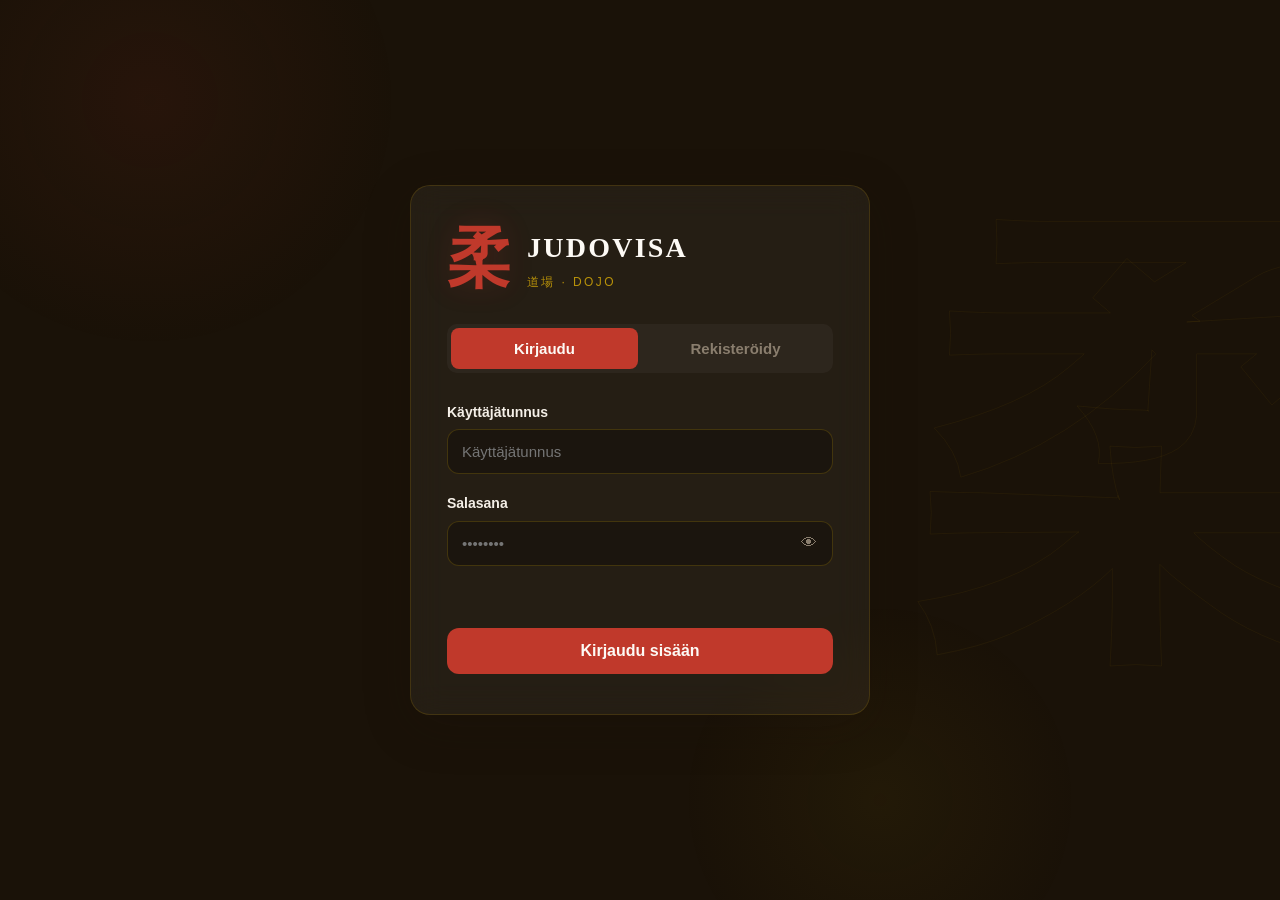
==== commit d57df94f: "Uusien visakysymysten lisäyslomake" ====
--- a/admin.html
+++ b/admin.html
@@ -32,7 +32,7 @@
       <button class="btn-icon danger" id="btn-logout" title="Kirjaudu ulos" type="button">⏻</button>
     </div>
   </header>
-
+  <!--Admin sivun sisältö -->
   <div class="game-layout admin-page-layout">
     <main class="game-main">
       
@@ -56,6 +56,7 @@
               <input type="text" id="admin-search" placeholder="Etsi käyttäjätunnuksella..." autocomplete="off">
             </div>
 
+            <!--Käyttäjätaulukko-->
             <div class="admin-table-wrapper">
               <table class="admin-table">
                 <thead>
@@ -76,6 +77,7 @@
             <div class="auth-message text-center" id="admin-user-message"></div>
           </div>
 
+          <!--Tapahtumaloki-->
           <div class="admin-column">
             <h2 class="admin-box-title">
               <span>Tapahtumaloki</span>
@@ -89,7 +91,100 @@
             </div>
           </div>
 
-        </div> </div> </main>
+        </div> <hr class="admin-separator">
+
+        <!--Uusi visakysymys-->
+        <div class="admin-column">
+          <h2 class="admin-box-title">
+            <span>武道 · Uusi visakysymys</span>
+          </h2>
+          <p class="profile-subtitle text-left">Luo uusi tekstinsyöttökysymys tai monivalinta dojo-tietokantaan</p>
+
+          <form id="form-add-question" class="auth-form active form-gap">
+              <!-- Kysymysten luonti- ja muokkauslomake -->
+            <div class="admin-grid admin-form-grid">
+              <div class="admin-column form-inputs-gap">
+                <div class="field-group">
+                  <label for="q-type">Tekninen tunniste (type) <span class="hint">esim. ashiwaza tai judo_perustaja</span></label>
+                  <input type="text" id="q-type" required placeholder="pienillä kirjaimilla ilman välejä">
+                </div>
+                
+                <div class="field-group">
+                  <label for="q-category">Kategoria <span class="hint">esim. Ashi-Waza tai Historia</span></label>
+                  <input type="text" id="q-category" required placeholder="Kategorian nimi otsikkoon">
+                </div>
+                
+                <div class="field-group">
+                  <label for="q-jpname">Japaninkielinen nimi <span class="hint">valinnainen, esim. 足技</span></label>
+                  <input type="text" id="q-jpname" placeholder="Kanji / Kana -merkit">
+                </div>
+              </div>
+
+              <!-- Kysymysteksti ja kysymyksen tyyppi -->
+              <div class="admin-column form-inputs-gap">
+                <div class="field-group">
+                  <label for="q-text">Kysymysteksti pelaajalle</label>
+                  <input type="text" id="q-text" required placeholder="Mitä visassa kysytään?">
+                </div>
+
+                <div class="field-group">
+                  <label for="q-select-type">Kysymyksen tyyppi</label>
+                  <select id="q-select-type" class="admin-select">
+                    <option value="text">Perinteinen tekstinsyöttö</option>
+                    <option value="choice">Monivalinta (Radio)</option>
+                  </select>
+                </div>
+              </div>
+            </div>
+
+            <div class="admin-dashed-line"></div>
+
+            <!-- Dynaaminen osio kysymysten vastausvaihtoehdoille -->
+            <div id="dynamic-text-section" class="dynamic-section">
+              <div class="field-group">
+                <label for="q-attempts">Vaadittujen vastausten / yritysten määrä <span class="hint">esim. 6</span></label>
+                <input type="number" id="q-attempts" min="1" max="12" value="6">
+              </div>
+              <div class="field-group">
+                <label for="q-answers">Hyväksytyt oikeat vastaukset <span class="hint">Erottele vastaukset pilkulla (esim: tomoe nage, sumi gaeshi)</span></label>
+                <input type="text" id="q-answers" required placeholder="vastaus 1, vastaus 2, vastaus 3...">
+              </div>
+            </div>
+
+            <div id="dynamic-choice-section" class="dynamic-section choice-hidden">
+              <div class="admin-box-title choice-title">
+                <span>Syötä vaihtoehdot ja valitse niistä yksi oikea</span>
+              </div>
+
+              <!-- Monivalintavaihtoehdot -->
+              <div class="choices-list">
+                <label class="choice-item">
+                  <input type="radio" name="correct-choice-index" value="0" checked class="choice-radio">
+                  <input type="text" id="opt-0" class="answer-input form-input-sm" placeholder="Vaihtoehto 1">
+                </label>
+                <label class="choice-item">
+                  <input type="radio" name="correct-choice-index" value="1" class="choice-radio">
+                  <input type="text" id="opt-1" class="answer-input form-input-sm" placeholder="Vaihtoehto 2">
+                </label>
+                <label class="choice-item">
+                  <input type="radio" name="correct-choice-index" value="2" class="choice-radio">
+                  <input type="text" id="opt-2" class="answer-input form-input-sm" placeholder="Vaihtoehto 3">
+                </label>
+                <label class="choice-item">
+                  <input type="radio" name="correct-choice-index" value="3" class="choice-radio">
+                  <input type="text" id="opt-3" class="answer-input form-input-sm" placeholder="Vaihtoehto 4">
+                </label>
+              </div>
+            </div>
+
+            <div id="question-form-msg" class="auth-message form-msg-spacing"></div>
+
+            <button type="submit" class="btn-admin-submit">💾 Tallenna Dojo-tietokantaan</button>
+          </form>
+        </div>
+
+      </div> 
+    </main>
   </div>
 
   <script src="js/api.js"></script>
--- a/css/style.css
+++ b/css/style.css
@@ -863,6 +863,112 @@
 .btn-skip:hover { color: var(--gold); }
 
 /* ============================================================
+   MONIVALINTAKYSYMYSTEN DOJO-TYYLIT
+   ============================================================ */
+
+/* Poistetaan selaimen oletusreunukset ja viivat fieldset-elementistä */
+.answer-area .choices-fieldset {
+  border: none;
+  padding: 0;
+  margin: 16px 0 0 0;
+  min-width: 0;
+  width: 100%;
+}
+
+/* Piilotetaan "Valitse oikea vaihtoehto" -legend-otsikko ruudunlukijoille saavutettavasti */
+.answer-area .sr-only {
+  position: absolute;
+  width: 1px;
+  height: 1px;
+  padding: 0;
+  margin: -1px;
+  overflow: hidden;
+  clip: rect(0, 0, 0, 0);
+  white-space: nowrap;
+  border: 0;
+}
+
+/* Monivalintavaihtoehtojen pystyrivi */
+.choices-list {
+  display: flex;
+  flex-direction: column;
+  gap: 12px;
+  width: 100%;
+}
+
+/* Yksittäinen laatikko, joka sisältää valinnan */
+.choice-item {
+  display: flex;
+  align-items: center;
+  gap: 12px;
+  background: rgba(255, 255, 255, 0.05);
+  border: 1px solid rgba(184, 146, 10, 0.2);
+  border-radius: 10px;
+  padding: 14px 18px;
+  font-family: var(--font-body);
+  font-size: 15px;
+  color: var(--white);
+  cursor: pointer;
+  transition: all var(--transition);
+  user-select: none;
+}
+
+/* Vaihtoehtolaatikon hover-efekti */
+.choice-item:hover {
+  background: rgba(255, 255, 255, 0.09);
+  border-color: var(--gold);
+}
+
+/* Tyylitellään itse pallo vähän arvokkaammaksi */
+.choice-radio {
+  appearance: none; /* piipotetaan selaimen oletuspallo */
+  -webkit-appearance: none;
+  width: 18px;
+  height: 18px;
+  border: 2px solid var(--muted);
+  border-radius: 50%;
+  outline: none;
+  background: transparent;
+  cursor: pointer;
+  display: inline-grid;
+  place-content: center;
+  transition: var(--transition);
+  flex-shrink: 0; /* Estetään pallon liiskaantuminen kapealla näytöllä */
+}
+
+/* Radiopallon sisäosa (pieni kultainen täplä), joka syttyy valittaessa */
+.choice-radio::before {
+  content: "";
+  width: 10px;
+  height: 10px;
+  border-radius: 50%;
+  transform: scale(0);
+  background-color: var(--gold);
+  transition: transform var(--transition);
+}
+
+/* Kun vaihtoehto on aktiivinen / valittu, muutetaan laatikon reuna */
+.choice-item:has(.choice-radio:checked) {
+  border-color: var(--gold);
+  background: rgba(184, 146, 10, 0.05);
+}
+
+/* Valittu pallo muuttuu kultaiseksi */
+.choice-radio:checked {
+  border-color: var(--gold);
+}
+
+.choice-radio:checked::before {
+  transform: scale(1);
+}
+
+/* Jos valinnat lukitaan (attempts: 1 jälkeen) */
+.choice-radio:disabled {
+  opacity: 0.5;
+  cursor: not-allowed;
+}
+
+/* ============================================================
    TULOSNÄYTTÖ
    ============================================================ */
 
@@ -1281,7 +1387,7 @@
 }
 
 /* ============================================================
-   DOJO HALLINTASIVUN (ADMIN) TYYLIT - LOPULLINEN VERSIO
+   DOJO HALLINTASIVUN (ADMIN) TYYLIT 
    ============================================================ */
 
 /* Levennetään asettelua hieman profiilisivusta, jotta kaksi palstaa mahtuu rinnakkain */
@@ -1442,17 +1548,174 @@
   border-radius: 2px;
 }
 
+
+/* ============================================================
+   KYSYMYSTEN LUONTI- JA MUOKKAUSLOMAKE
+   ============================================================ */
+
+/* Visuaalinen erotinlinja vanhan admin-gridin ja uuden lomakkeen välillä */
+.admin-separator {
+  border: 0;
+  border-top: 1px solid rgba(184, 146, 10, 0.15);
+  margin: 40px 0 30px 0;
+}
+
+/* Lomakealueen kahden sarakkeen ruudukko perustiedoille */
+.admin-form-grid {
+  gap: 20px;
+  margin-top: 0;
+}
+
+/* Koko lomakkeen pystysuuntainen pääväli elementtien välillä */
+.form-gap {
+  display: flex;
+  flex-direction: column;
+  gap: 20px;
+}
+
+/* Syötekenttien keskinäinen pystysuuntainen väli */
+.form-inputs-gap {
+  gap: 18px;
+}
+
+/* Korjattu hierarkia: pakotetaan uuden osion alaotsikko asettumaan siististi vasemmalle luonnollisesti */
+.admin-column .profile-subtitle {
+  text-align: left;
+}
+
+/* Katkoviiva dynaamisten osioiden yläpuolella */
+.admin-dashed-line {
+  border-top: 1px dashed rgba(184, 146, 10, 0.15);
+  margin: 5px 0;
+}
+
+/* Teksti- ja monivalintaosioiden yhteinen pystyasettelu */
+.dynamic-section {
+  display: flex;
+  flex-direction: column;
+  gap: 20px;
+}
+
+/* Piilotetaan se dynaaminen osio, joka ei ole valittuna */
+.choice-hidden {
+  display: none;
+}
+
+/* Monivalintaosion otsikkotyyli */
+.choice-title {
+  font-size: 14px;
+  margin-bottom: 4px;
+  color: var(--gold);
+  text-transform: uppercase;
+  letter-spacing: 0.5px;
+}
+
+/* Monivalintavaihtoehtojen tekstikenttien tiivistetty koko */
+.form-input-sm {
+  flex: 1;
+  height: 38px;
+  padding: 6px 12px;
+  font-size: 14px;
+}
+
+/* Poistetaan oletustilan vaatima tyhjä korkeushyppy lomakkeen alareunasta */
+.form-msg-spacing {
+  margin: 0;
+  min-height: auto;
+}
+
+/* Tyylitellään uusi select-valikko täsmäämään muihin input-kenttiin */
+.admin-select {
+  width: 100%;
+  background: rgba(0, 0, 0, 0.25);
+  border: 1px solid rgba(184, 146, 10, 0.25);
+  height: 42px;
+  color: var(--white);
+  cursor: pointer;
+  font-family: var(--font-body);
+  font-size: 14px;
+  border-radius: 12px;
+  padding: 10px 14px;
+  outline: none;
+  transition: var(--transition);
+}
+
+/* Select-valikon aktivointi (Focus) */
+.admin-select:focus {
+  border-color: var(--red);
+  box-shadow: 0 0 0 3px var(--red-glow);
+}
+
+/* Sirompi ja keskitetty tallennuspainike admin-lomakkeelle */
+.btn-admin-submit {
+  align-self: center;             /* Keskittää painikkeen lomakkeen pohjalle */
+  width: auto;                    /* Poistaa täysleveyden */
+  min-width: 240px;               /* Antaa napille jämäkän, mutta siistin pohjan */
+  padding: 12px 28px;             /* Tiiviimmät ja tyylikkäämmät sisäreunukset */
+  margin-top: 10px;
+  background: var(--red);
+  color: var(--white);
+  border: none;
+  border-radius: var(--radius);
+  font-family: var(--font-body);
+  font-size: 15px;
+  font-weight: 700;
+  cursor: pointer;
+  transition: var(--transition);
+}
+
+.btn-admin-submit:hover {
+  background: var(--red-deep);
+  transform: translateY(-1px);    /* Kevyt dojo-henkinen nosto hoverissa */
+}
+
+.btn-admin-submit:disabled {
+  opacity: 0.6;
+  cursor: not-allowed;
+}
+
 /* ============================================================
    RESPONSIIVISUUS
    ============================================================ */
 
 /* Kapeilla näytöillä sivupalkki pääsisällön alle */
 @media (max-width: 860px) {
-  /*Pienennä headeria, jotta mahtuu paremmin mobiilissa */
+  
+  /* ---- KORJATTU YLÄPALKKI MOBIILIIN ---- */
   .game-header {
-    padding: 8px 12px;
-    gap: 8px;
-  }
+    padding: 6px 10px;        /* Tiivistetään ylä- ja alareunoja */
+    gap: 6px;                 /* Pienempi väli elementtien välille */
+    justify-content: space-between;
+    flex-wrap: nowrap;        /* Estetään ehdottomasti elementtejä tippumasta eri riveille */
+  }
+  
+  .header-title {
+    font-size: 14px;          /* Pienetitään "JUDOVISA" tekstiä vähän */
+    letter-spacing: 1px;
+  }
+  
+  .logo-kanji-sm {
+    font-size: 14px;          /* Pienempi pikkukanji */
+  }
+
+  #header-username {
+    font-size: 13px;          /* Tiivistetään käyttäjän nimen kokoa */
+    max-width: 80px;          /* Rajataan pituus, jos on pitkä nimi */
+    overflow: hidden;
+    text-overflow: ellipsis;  /* Lisää kolme pistettä, jos nimi on jättipitkä */
+    white-space: nowrap;
+  }
+
+  .header-actions {
+    gap: 4px;                 /* Napit lähemmäksi toisiaan */
+  }
+
+  .btn-icon {
+    padding: 6px;             /* Hieman pienemmät kosketusalueet napeille */
+    font-size: 14px;          /* Pienemmät emojit */
+  }
+
+  /* ---- PELISIVUN TYYLIT ---- */
   .game-layout {
     grid-template-columns: 1fr; /* yksi palsta */
   }
@@ -1490,9 +1753,96 @@
     padding: 10px 12px;
     font-size: 14px;
   }
-  /*Pienennnä tarkistuspainiketta mobiilissa */
+  /* Pienennä tarkistuspainiketta mobiilissa ja yhtenäistä korkeus input-kentän kanssa */
   .btn-check {
-    padding: 12px 18px;
+    box-sizing: border-box;
+    height: 42px;                  /* Täsmälleen sama korkeus kuin input-kentillä */
+    padding: 0 18px;               /* Poistetaan ylä- ja alapadding, jätetään vain sivut */
     font-size: 16px;
+    display: inline-flex;          /* Keskittää tekstin ja emojin napin sisällä pystysuunnassa */
+    align-items: center;
+    justify-content: center;
+  }
+
+  /* ---- ENNALLAAN OLEVAT PROFIILISIVUN MOBIILITYYLIT ---- */
+  .profile-layout {
+    margin: 10px auto;
+  }
+  .profile-hero-header {
+    margin-bottom: 20px;
+    gap: 4px;
+  }
+  .profile-kanji-display {
+    font-size: 64px;
+  }
+  .profile-title {
+    font-size: 28px;
+  }
+  .profile-container {
+    padding: 20px 16px;
+  }
+  .profile-tabs {
+    flex-direction: column;
+    gap: 6px;
+    background: transparent;
+    padding: 0;
+  }
+  .tab-btn {
+    background: rgba(255, 255, 255, 0.04);
+    border-radius: 8px;
+    padding: 10px;
+  }
+
+  /* ---- ADMIN-SIVUN MOBIILITYYLIT ---- */
+  .admin-grid {
+    grid-template-columns: 1fr;
+    gap: 2rem;
+    margin-top: 1rem;
+  }
+  .admin-box-title {
+    font-size: 1.2rem;
+    margin-bottom: 1rem;
+  }
+  .admin-table th, 
+  .admin-table td {
+    padding: 0.75rem 0.4rem;
+    font-size: 0.85rem;
+  }
+  .admin-btn-sm {
+    padding: 0.25rem 0.45rem;
+    font-size: 0.75rem;
+    margin-left: 0.2rem;
+  }
+  .admin-log-wrapper {
+    min-height: 200px;
+    max-height: 250px;
+    padding: 0.75rem;
+    font-size: 0.8rem;
+  }
+
+  /* ---- YHTENÄISET INPUT-KENTÄT JOKA SIVULLE MOBIILISSA ---- */
+  .field-group input,
+  .auth-form input,
+  .profile-container input,
+  .answer-input,
+  #admin-search {
+    box-sizing: border-box;       /* Pakotetaan selain laskemaan reunukset oikein */
+    height: 42px;                  /* Pakotetaan TÄSMÄLLEEN sama korkeus joka sivun kentälle */
+    padding: 10px 14px;            /* Yhtenäinen sisäreunustila tekstille */
+    font-size: 14px;               /* Estetään iOS-laitteita zoomaamasta kenttään automaattisesti */
+    line-height: 1.2;
+    margin: 0;
+  }
+
+  /* ---- MONIVALINTALAATIKOIDEN TIIVISTYS MOBIILISSA ---- */
+  .answer-area .choice-item {
+    padding: 10px 14px;      /* Täsmää täysin muiden input-kenttien mobiilipaddingiin */
+    font-size: 14px;         /* Yhtenäinen fonttikoko muiden kenttien kanssa */
+    gap: 10px;               /* Tiivistetään pallon ja tekstin väliä mobiilissa */
+  }
+
+  .answer-area .choice-radio {
+    width: 18px;             /* Hieman sirompi pallo mobiiliruudulle */
+    height: 18px;
   }
 }
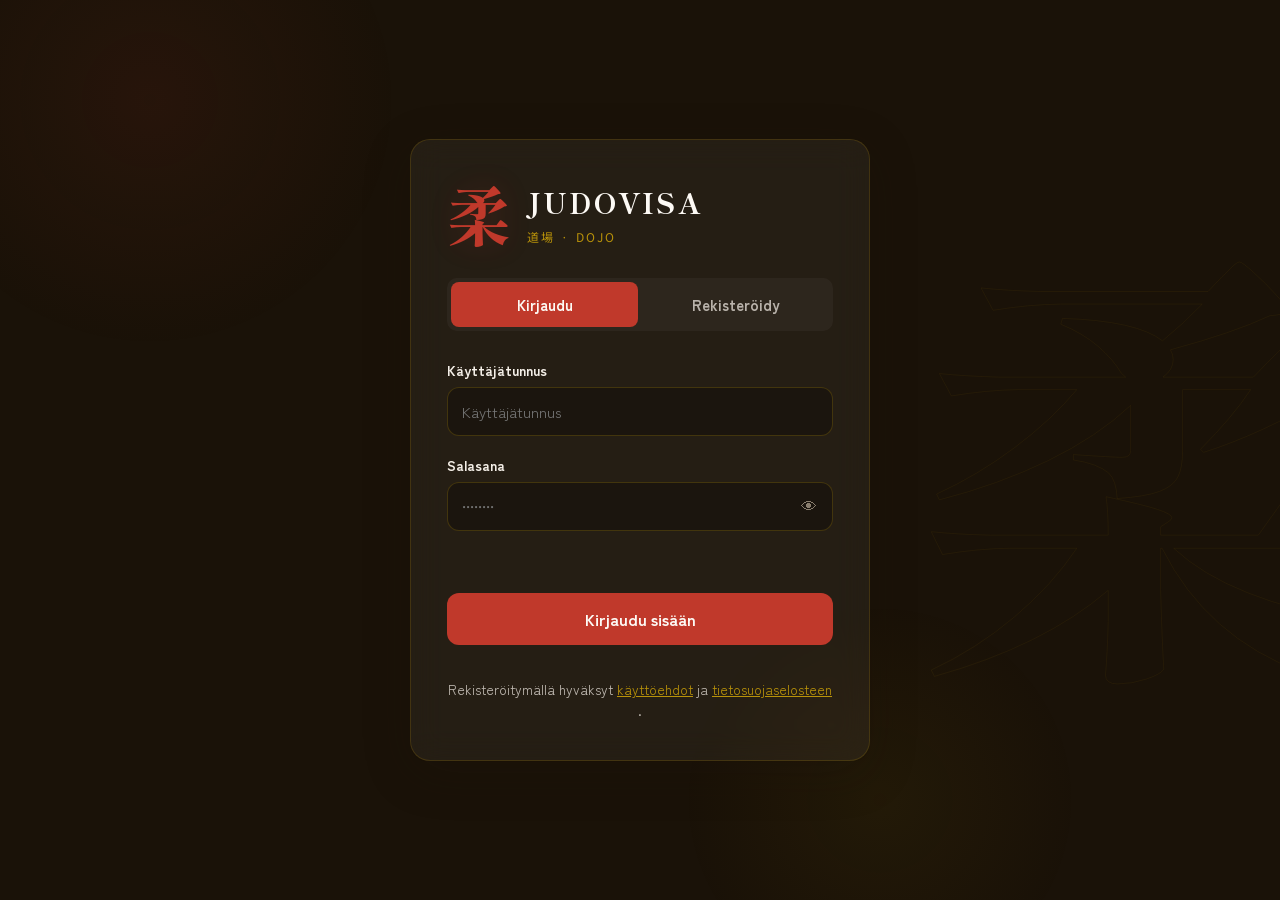
==== commit 1111824e: "Korjattu admin sivun vahvista napin sijoittelu tilin poistossa. Lisätty favicon sivuille" ====
--- a/admin.html
+++ b/admin.html
@@ -3,6 +3,7 @@
 <head>
   <meta charset="UTF-8">
   <meta name="viewport" content="width=device-width, initial-scale=1.0">
+  <link rel="icon" type="image/png" href="img/favicon.png">
   <title>Judovisa · Dojo Hallinta</title>
   <link rel="preconnect" href="https://fonts.googleapis.com">
   <link rel="preconnect" href="https://fonts.gstatic.com" crossorigin>
@@ -27,7 +28,7 @@
       <span class="user-badge" id="header-role"></span>
     </div>
     <div class="header-actions">
-      <button class="btn-icon" id="btn-game" title="Peli" type="button">🧠</button>
+      <button class="btn-icon" id="btn-game" title="Peli" type="button">🥋</button>
       <button class="btn-icon" id="btn-profile" title="Profiili" type="button">👤</button>
       <button class="btn-icon danger" id="btn-logout" title="Kirjaudu ulos" type="button">⏻</button>
     </div>
@@ -48,7 +49,7 @@
           
           <div class="admin-column">
             <h2 class="admin-box-title">
-              <span>Käyttäjät</span>
+              <span>門下 · Käyttäjät</span>
               <span id="user-count" class="user-badge player">0</span>
             </h2>
             
@@ -80,7 +81,7 @@
           <!--Tapahtumaloki-->
           <div class="admin-column">
             <h2 class="admin-box-title">
-              <span>Tapahtumaloki</span>
+              <span>記録 · Tapahtumaloki</span>
               <button class="admin-clear-btn" id="btn-clear-logs" type="button">Tyhjennä</button>
             </h2>
 
@@ -96,7 +97,7 @@
         <!--Uusi visakysymys-->
         <div class="admin-column">
           <h2 class="admin-box-title">
-            <span>武道 · Uusi visakysymys</span>
+            <span>題作 · Uusi visakysymys</span>
           </h2>
           <p class="profile-subtitle text-left">Luo uusi tekstinsyöttökysymys tai monivalinta dojo-tietokantaan</p>
 
@@ -183,6 +184,34 @@
           </form>
         </div>
 
+        <hr class="admin-separator">
+
+        <!-- Kysymyspankki -->
+        <div class="admin-card mt-4">
+          <div class="card-header">
+            <h2 class="admin-box-title">
+              <span>問庫 · Kysymyspankki</span>
+              <span id="question-count" class="count-badge">0</span>
+            </h2>
+          </div>
+          <div class="table-wrapper">
+            <table class="admin-table">
+              <thead>
+                <tr>
+                  <th>Tunniste / Kategoria</th>
+                  <th>Kysymysteksti & Vaihtoehdot</th>
+                  <th class="text-right">Toiminnot</th>
+                </tr>
+              </thead>
+              <tbody id="admin-questions-tbody">
+                <tr>
+                  <td colspan="3" class="table-loading">Ladataan dojon kysymyspankkia...</td>
+                </tr>
+              </tbody>
+            </table>
+          </div>
+        </div>
+
       </div> 
     </main>
   </div>
--- a/css/style.css
+++ b/css/style.css
@@ -187,7 +187,7 @@
   background: transparent;
   border: none;
   border-radius: 8px;
-  color: var(--muted);
+  color: rgba(245, 240, 232, 0.7);
   font-family: var(--font-body);
   font-size: 15px;
   font-weight: 700;
@@ -402,7 +402,6 @@
   }
 }
 
-
 /* Roolimerkki (pelaaja/admin) */
 .user-badge {
   font-size: 11px;
@@ -446,12 +445,14 @@
   font-size: 16px;
   transition: all var(--transition);
 }
+
 /* Ikonipainikkeen hover */
 .btn-icon:hover {
   background: rgba(255,255,255,0.09);
   color: var(--gold);
   border-color: rgba(184, 146, 10, 0.4);
 }
+
 /* Vaarallisen painikkeen hover (uloskirjautuminen) */
 .btn-icon.danger:hover {
   background: var(--red-glow);
@@ -468,7 +469,7 @@
   display: grid;
   grid-template-columns: 1fr 300px; /* pääsisältö joustaa, sivupalkki kiinteä */
   gap: 24px;
-  padding: 28px 24px;
+  padding: 48px 24px 28px;
   max-width: 1100px;
   margin: 0 auto; /* keskitetään */
   width: 100%;
@@ -835,12 +836,12 @@
   color: #5aad78;
   border: 1px solid rgba(46,125,70,0.3);
 }
-/* Väärä vastaussiru yliviivattuna */
+/* Väärä vastaussiru punaisena */
 .answer-chip.wrong {
-  background: rgba(255,255,255,0.04);
-  color: var(--muted);
-  border: 1px solid rgba(255,255,255,0.1);
-  text-decoration: line-through;
+  background: rgba(192, 57, 43, 0.10);    /* haalea punainen tausta */
+  color: #e87058;                          /* kirkas punainen tekstiväri */
+  border: 1px solid rgba(192, 57, 43, 0.25); /* punainen reunaviiva */
+  /* text-decoration: line-through;  <- ota tämä pois jos et halua yliviivausta */
 }
 /* Sama vastaussiru */
 .answer-chip.same {
@@ -1427,7 +1428,14 @@
 
 /* Taulukon kääre ja siisti dojo-skrollaus */
 .admin-table-wrapper {
-  overflow-x: auto;
+  /* Toimintosarakkeen nowrap-napit voivat viedä taulukon rivin
+     muutaman pikselin wrapperia leveämmäksi; overflow-x oli "auto",
+     joten selain piirsi tästä turhan (kultaisen) vaakaskrollipalkin
+     nappien ja varoitustekstin väliin, vaikka mitään ei tarvinnut
+     oikeasti vierittää sivusuunnassa. Pystysuunnan skrollaus (pitkät
+     käyttäjälistat) säilyy, vaakaskrollipalkki vain piilotetaan. */
+  overflow-x: hidden;
+  overflow-y: auto;
   max-height: 280px;
   margin-top: 0.5rem;
   border-radius: 6px;
@@ -1460,10 +1468,18 @@
   vertical-align: middle;
 }
 
+/* Estetään "Muuta rooli"/"Muokkaa" ja "Poista" -> "⚠ Vahvista" -nappien
+   rivinvaihto toimintosarakkeessa, jotta napit pysyvät samalla rivillä
+   myös kaksivaiheisen varmistuksen aikana (leveämpi "⚠ Vahvista" -teksti
+   ei enää tiputa nappia omalle rivilleen). */
+.admin-table td.text-right {
+  white-space: nowrap;
+}
+
 .table-loading {
   text-align: center;
-  color: var(--muted) !important;
-  padding: 2rem 0 !important;
+  color: var(--muted);
+  padding: 2rem 0;
 }
 
 /* Järjestelmälokin musta konsoliosa */
@@ -1489,9 +1505,9 @@
 }
 
 .log-row.info { color: var(--muted); }
-.log-row.success { color: #5aad78; }
-.log-row.warning { color: #c8a835; }
-.log-row.danger { color: #e87058; }
+.log-row.success, .success { color: #5aad78; }
+.log-row.warning, .warning { color: #c8a835; } /* ◄ Nyt pelkkä warning on keltainen! */
+.log-row.danger, .danger, .error { color: #e87058; }   /* ◄ Nyt danger ja error ovat punaisia! */
 
 /* Ammattimaiset, dojo-henkiset painikkeet taulukon riveihin */
 .admin-btn-sm {
@@ -1518,6 +1534,16 @@
 
 .admin-btn-sm.user-delete { color: #e87058; border-color: rgba(192, 57, 43, 0.3); }
 .admin-btn-sm.user-delete:hover { background: rgba(192, 57, 43, 0.15); border-color: var(--red); }
+
+/* Oman rivin "Estetty"-teksti: sama laatikkomalli kuin .admin-btn-sm, jotta
+   rivin korkeus ja tekstin pystyasemointi täsmää nappirivien kanssa */
+.admin-action-disabled {
+  display: inline-block;
+  padding: 0.3rem 0.6rem;
+  border: 1px solid transparent;
+  font-size: 0.8rem;
+  color: var(--muted);
+}
 
 /* Tyhjennä-painike lokin yläreunassa */
 .admin-clear-btn {
@@ -1674,6 +1700,143 @@
   cursor: not-allowed;
 }
 
+/* ----- Käyttöehdot- ja tietosuojaseloste-linkit ----- */
+.legal-note {
+  margin-top: 1rem;
+  font-size: 0.85rem;
+  color: rgba(245, 240, 232, 0.75);
+  text-align: center;
+  line-height: 1.5;
+}
+
+.legal-link {
+  background: none;
+  border: none;
+  color: var(--gold);
+  font: inherit;
+  text-decoration: underline;
+  cursor: pointer;
+  padding: 0;
+}
+
+.legal-link:hover {
+  color: var(--red);
+}
+
+/* Päivitetty-päivämäärä modaalin otsikon alla */
+.legal-updated {
+  font-size: 0.8rem;
+  color: rgba(245, 240, 232, 0.6);
+  margin-top: -0.5rem;
+  margin-bottom: 1.5rem;
+}
+
+/* ----- Modaalit ----- */
+.legal-modal {
+  position: fixed;
+  inset: 0;
+  z-index: 1000;
+  display: flex;
+  align-items: center;
+  justify-content: center;
+  padding: 1rem;
+}
+
+.legal-modal[hidden] {
+  display: none;
+}
+
+.legal-modal-overlay {
+  position: absolute;
+  inset: 0;
+  background: rgba(26, 18, 8, 0.75);
+}
+
+.legal-modal-box {
+  position: relative;
+  background: var(--ink);
+  border: 1px solid var(--red-deep);
+  border-radius: var(--radius-lg);
+  box-shadow: var(--shadow-lg);
+  max-width: 640px;
+  width: 100%;
+  max-height: 85vh;
+  overflow: hidden;
+  display: flex;
+  flex-direction: column;
+}
+
+.legal-modal-close {
+  position: absolute;
+  top: 0.75rem;
+  right: 0.75rem;
+  background: none;
+  border: none;
+  color: var(--muted);
+  font-size: 1.4rem;
+  line-height: 1;
+  cursor: pointer;
+  padding: 0.25rem 0.5rem;
+  z-index: 1;
+}
+
+.legal-modal-close:hover {
+  color: var(--red);
+}
+
+.legal-modal-content {
+  overflow-y: auto;
+  padding: 2rem;
+  color: var(--parchment);
+  scrollbar-width: thin;
+  scrollbar-color: var(--red-deep) rgba(26, 18, 8, 0.4);
+}
+
+.legal-modal-content h2 {
+  font-family: var(--font-display);
+  color: var(--white);
+  margin-top: 0;
+  margin-bottom: 1rem;
+}
+
+.legal-modal-content h3 {
+  color: var(--gold);
+  margin-top: 1.5rem;
+  margin-bottom: 0.5rem;
+}
+
+.legal-modal-content p,
+.legal-modal-content li {
+  line-height: 1.6;
+  color: var(--parchment);
+}
+
+.legal-modal-content ul {
+  padding-left: 1.25rem;
+}
+
+/* ----- Modaalin scrollbar teemaan ----- */
+
+/* Chrome, Edge, Safari */
+.legal-modal-content::-webkit-scrollbar {
+  width: 10px;
+}
+
+.legal-modal-content::-webkit-scrollbar-track {
+  background: rgba(26, 18, 8, 0.4);
+  border-radius: 8px;
+}
+
+.legal-modal-content::-webkit-scrollbar-thumb {
+  background: var(--red-deep);
+  border-radius: 8px;
+  border: 2px solid var(--ink);
+}
+
+.legal-modal-content::-webkit-scrollbar-thumb:hover {
+  background: var(--red);
+}
+
 /* ============================================================
    RESPONSIIVISUUS
    ============================================================ */
@@ -1812,6 +1975,19 @@
     padding: 0.25rem 0.45rem;
     font-size: 0.75rem;
     margin-left: 0.2rem;
+  }
+
+  /* Käyttäjälistan "Muuta rooli"- ja "Poista"-napit allekkain mobiilissa,
+     etteivät ne mene limittäin/päällekkäin kapealla toiminnot-sarakkeella */
+  #admin-users-tbody td.text-right {
+    display: flex;
+    flex-direction: column;
+    align-items: flex-end;
+    gap: 6px;
+  }
+
+  #admin-users-tbody .admin-btn-sm {
+    margin-left: 0;
   }
   .admin-log-wrapper {
     min-height: 200px;
@@ -1845,4 +2021,83 @@
     width: 18px;             /* Hieman sirompi pallo mobiiliruudulle */
     height: 18px;
   }
+
+/* ---- KYSYMYSPANKIN MOBIILIKORTIT (KORJATTU JA TIIVISTETTY) ---- */
+  
+  /* Piilotetaan taulukon otsikkorivi mobiilissa */
+  .admin-table thead {
+    display: none;
+  }
+
+  /* Pakotetaan taulukko, sen runko ja solut lohkoiksi */
+  .admin-table,
+  #admin-questions-tbody,
+  #admin-questions-tbody tr,
+  #admin-questions-tbody td {
+    display: block;
+    width: 100%;
+    box-sizing: border-box;
+  }
+
+  /* Tehdään jokaisesta kysymysrivistä oma siisti korttinsa */
+  #admin-questions-tbody tr {
+    margin-bottom: 20px;
+    padding: 15px;
+    background: rgba(255, 255, 255, 0.02);
+    border: 1px solid rgba(255, 255, 255, 0.08);
+    border-radius: 8px;
+  }
+
+  /* Tiivistetään solujen välit kortin sisällä */
+  #admin-questions-tbody td {
+    padding: 6px 0;
+    border: none;
+    text-align: left;
+  }
+
+  /* Ensimmäinen sarake erotetaan kevyellä viivalla */
+  #admin-questions-tbody td:first-child {
+    border-bottom: 1px solid rgba(255, 255, 255, 0.05);
+    padding-bottom: 10px;
+    margin-bottom: 6px;
+  }
+
+  /* Korjattu toimintorivi: napit asettuvat nätisti oikeaan reunaan kuten käyttäjälistassakin */
+  #admin-questions-tbody td.text-right {
+    display: flex;
+    justify-content: flex-end; /* Työnnetään napit oikealle */
+    gap: 8px;                  /* Tiivis väli nappien väliin */
+    margin-top: 10px;
+    padding-top: 10px;
+    border-top: 1px solid rgba(255, 255, 255, 0.05);
+  }
+
+  /* Palautetaan painikkeiden koko täsmälleen samaksi kuin käyttäjähallinnassa */
+  #admin-questions-tbody .admin-btn-sm {
+    display: inline-block;
+    width: auto;               /* Estetään nappien venyminen koko ruudun levyiseksi */
+    padding: 0.25rem 0.45rem;  /* Sama padding kuin teidän muilla admin-napeilla mobiilissa */
+    font-size: 0.75rem;        /* Sama fonttikoko kuin käyttäjälistassa */
+    margin: 0;
+  }
+
+    /* ---- KIRJAUTUMIS- JA REKISTERÖINTISIVUN MOBIILITYYLIT ---- */
+  .auth-wrap {
+    padding: 14px;              /* Pienempi ulkoreunus kapealla ruudulla */
+  }
+
+  .auth-container {
+    padding: 26px 18px;         /* Tiiviimpi sisäreunus jotta sisältö mahtuu ruudulle */
+  }
+
+  .auth-logo {
+    gap: 10px;                  /* Kanji ja teksti lähemmäs toisiaan */
+    margin-bottom: 24px;
+  }
+
+  .logo-main {
+    font-size: 22px;            /* Pienempi JUDOVISA-teksti jotta se ei leikkaudu reunasta */
+    letter-spacing: 0.04em;
+  }
+  
 }
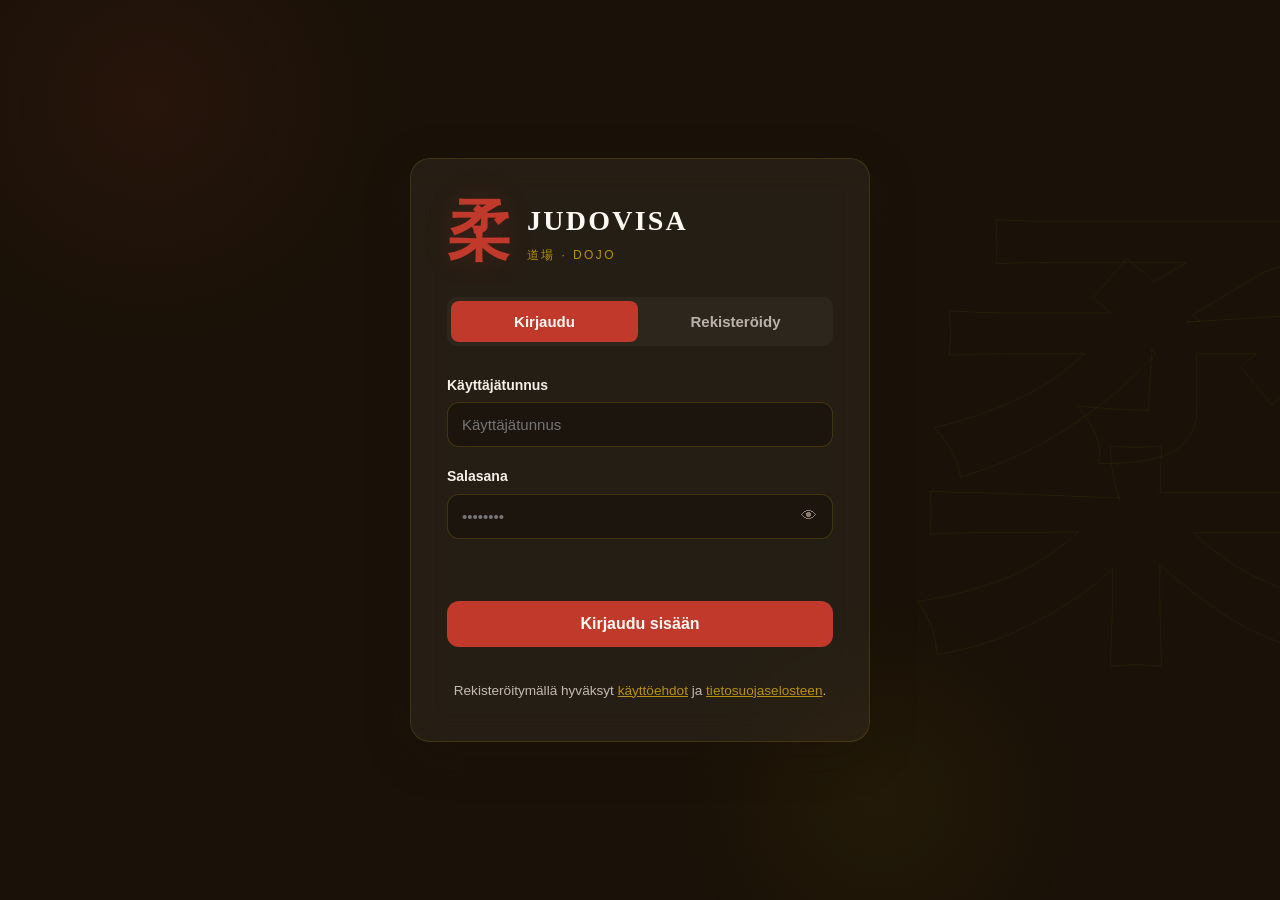
==== commit 8b087acb: "Lisää latausindikaattori backend-pyyntöjen ajaksi Näyttää overlayn spinnerillä kun apiRequest on käy" ====
--- a/admin.html
+++ b/admin.html
@@ -216,6 +216,14 @@
     </main>
   </div>
 
+  <!-- Latausindikaattori: näkyy kun backend-pyyntö on käynnissä (esim. Render-backendin herätys) -->
+  <div id="loading-overlay" class="loading-overlay" hidden>
+    <div class="loading-box">
+      <div class="loading-spinner"></div>
+      <p id="loading-text">Ladataan...</p>
+    </div>
+  </div>
+
   <script src="js/api.js"></script>
   <script src="js/admin.js"></script>
 </body>
--- a/css/style.css
+++ b/css/style.css
@@ -2005,7 +2005,7 @@
     box-sizing: border-box;       /* Pakotetaan selain laskemaan reunukset oikein */
     height: 42px;                  /* Pakotetaan TÄSMÄLLEEN sama korkeus joka sivun kentälle */
     padding: 10px 14px;            /* Yhtenäinen sisäreunustila tekstille */
-    font-size: 14px;               /* Estetään iOS-laitteita zoomaamasta kenttään automaattisesti */
+    font-size: 16px;               /* Estetään iOS-laitteita zoomaamasta kenttään automaattisesti (16px on Safarin kynnysarvo) */
     line-height: 1.2;
     margin: 0;
   }
@@ -2099,5 +2099,61 @@
     font-size: 22px;            /* Pienempi JUDOVISA-teksti jotta se ei leikkaudu reunasta */
     letter-spacing: 0.04em;
   }
-  
+
+}
+
+/* ============================================================
+   LATAUSINDIKAATTORI (backend-pyyntö käynnissä)
+   ============================================================ */
+
+/* Koko ruudun peittävä overlay pyynnön ajaksi */
+.loading-overlay {
+  position: fixed;
+  inset: 0;
+  z-index: 2000;
+  display: flex;
+  align-items: center;
+  justify-content: center;
+  background: rgba(26, 18, 8, 0.75); /* tumma läpikuultava tausta */
+}
+
+/* Piilotus hidden-attribuutilla, ei display:nonea inline-tyylinä */
+.loading-overlay[hidden] {
+  display: none;
+}
+
+/* Keskitetty laatikko teeman väreillä */
+.loading-box {
+  display: flex;
+  flex-direction: column;
+  align-items: center;
+  gap: 16px;
+  background: var(--ink);
+  border: 1px solid var(--red-deep);
+  border-radius: var(--radius-lg);
+  box-shadow: var(--shadow-lg);
+  padding: 32px 40px;
+  max-width: 320px;
+  text-align: center;
+}
+
+/* Pyörivä spinner */
+.loading-spinner {
+  width: 42px;
+  height: 42px;
+  border: 4px solid rgba(184, 146, 10, 0.2);
+  border-top-color: var(--gold);
+  border-radius: 50%;
+  animation: loadingSpin 0.8s linear infinite;
+}
+
+@keyframes loadingSpin {
+  to { transform: rotate(360deg); }
+}
+
+/* Latausteksti */
+#loading-text {
+  font-family: var(--font-body);
+  font-size: 14px;
+  color: var(--parchment);
 }
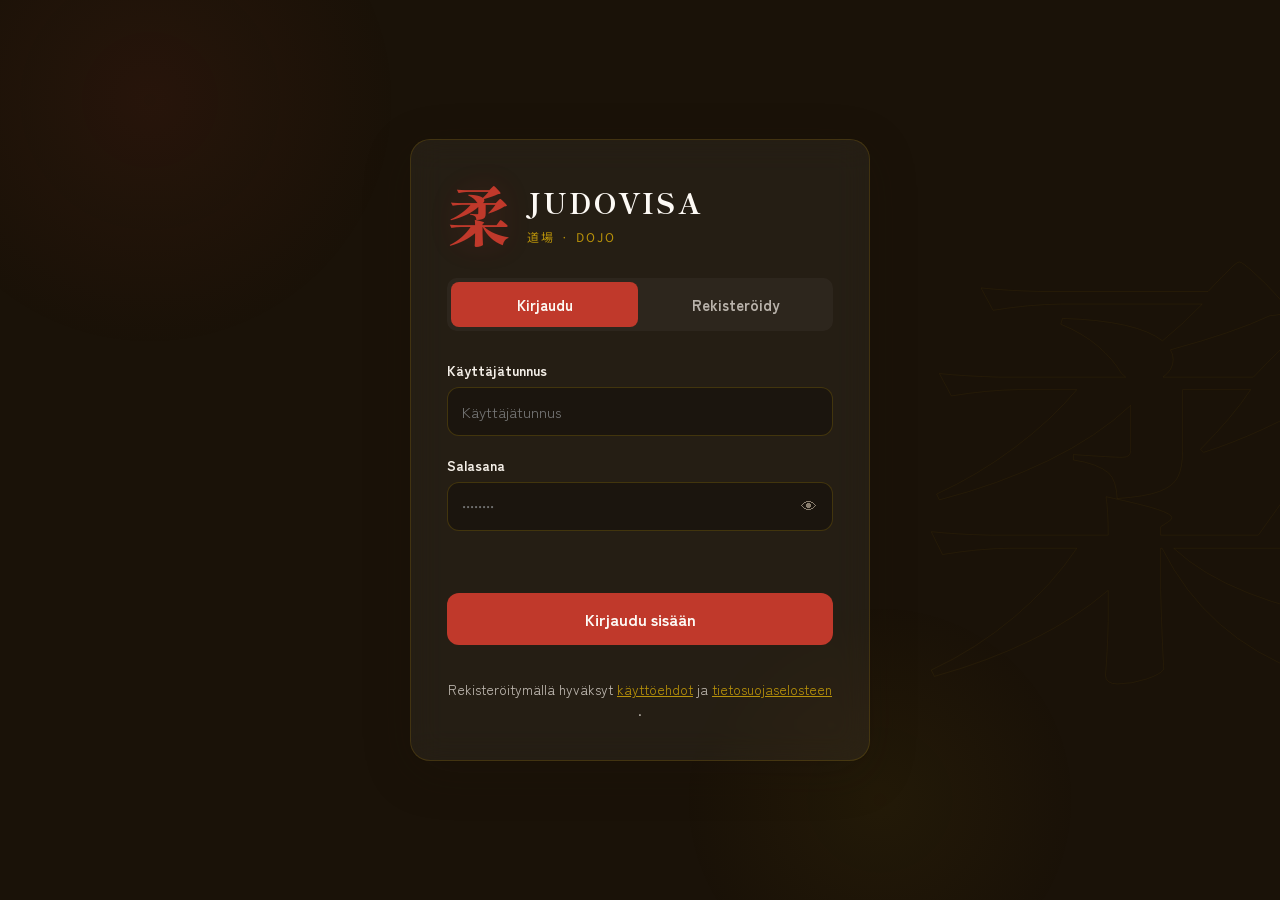
==== commit 2b91c36f: "Vaihdettu fontit itse ladatuiksi ja päivitetty tietosuojaseloste" ====
--- a/admin.html
+++ b/admin.html
@@ -5,9 +5,6 @@
   <meta name="viewport" content="width=device-width, initial-scale=1.0">
   <link rel="icon" type="image/png" href="img/favicon.png">
   <title>Judovisa · Dojo Hallinta</title>
-  <link rel="preconnect" href="https://fonts.googleapis.com">
-  <link rel="preconnect" href="https://fonts.gstatic.com" crossorigin>
-  <link href="https://fonts.googleapis.com/css2?family=Shippori+Mincho:wght=400;600;800&family=Noto+Sans+JP:wght=300;400;500&family=Zen+Kaku+Gothic+New:wght=300;400;700&display=swap" rel="stylesheet">
   <link rel="stylesheet" href="css/style.css">
 </head>
 <body>
--- a/css/style.css
+++ b/css/style.css
@@ -3,6 +3,79 @@
    Dojo-teema: tumma tausta, lacquer-punainen, kulta
    Fontit: Shippori Mincho (otsikot), Zen Kaku (leipä), Noto Sans JP (japani)
    ============================================================ */
+
+/* ---- Paikalliset fontit (ei enää Google Fonts -latausta, GDPR) ---- */
+@font-face {
+  font-family: 'Shippori Mincho';
+  font-style: normal;
+  font-weight: 400;
+  font-display: swap;
+  src: url('../fonts/shippori-mincho-v17-japanese_latin-regular.woff2') format('woff2');
+}
+
+@font-face {
+  font-family: 'Shippori Mincho';
+  font-style: normal;
+  font-weight: 600;
+  font-display: swap;
+  src: url('../fonts/shippori-mincho-v17-japanese_latin-600.woff2') format('woff2');
+}
+
+@font-face {
+  font-family: 'Shippori Mincho';
+  font-style: normal;
+  font-weight: 800;
+  font-display: swap;
+  src: url('../fonts/shippori-mincho-v17-japanese_latin-800.woff2') format('woff2');
+}
+
+@font-face {
+  font-family: 'Zen Kaku Gothic New';
+  font-style: normal;
+  font-weight: 300;
+  font-display: swap;
+  src: url('../fonts/zen-kaku-gothic-new-v18-japanese_latin-300.woff2') format('woff2');
+}
+
+@font-face {
+  font-family: 'Zen Kaku Gothic New';
+  font-style: normal;
+  font-weight: 400;
+  font-display: swap;
+  src: url('../fonts/zen-kaku-gothic-new-v18-japanese_latin-regular.woff2') format('woff2');
+}
+
+@font-face {
+  font-family: 'Zen Kaku Gothic New';
+  font-style: normal;
+  font-weight: 700;
+  font-display: swap;
+  src: url('../fonts/zen-kaku-gothic-new-v18-japanese_latin-700.woff2') format('woff2');
+}
+
+@font-face {
+  font-family: 'Noto Sans JP';
+  font-style: normal;
+  font-weight: 300;
+  font-display: swap;
+  src: url('../fonts/noto-sans-jp-v56-japanese_latin-300.woff2') format('woff2');
+}
+
+@font-face {
+  font-family: 'Noto Sans JP';
+  font-style: normal;
+  font-weight: 400;
+  font-display: swap;
+  src: url('../fonts/noto-sans-jp-v56-japanese_latin-regular.woff2') format('woff2');
+}
+
+@font-face {
+  font-family: 'Noto Sans JP';
+  font-style: normal;
+  font-weight: 500;
+  font-display: swap;
+  src: url('../fonts/noto-sans-jp-v56-japanese_latin-500.woff2') format('woff2');
+}
 
 /* ---- CSS-muuttujat: värit, fontit, varjot ---- */
 :root {
